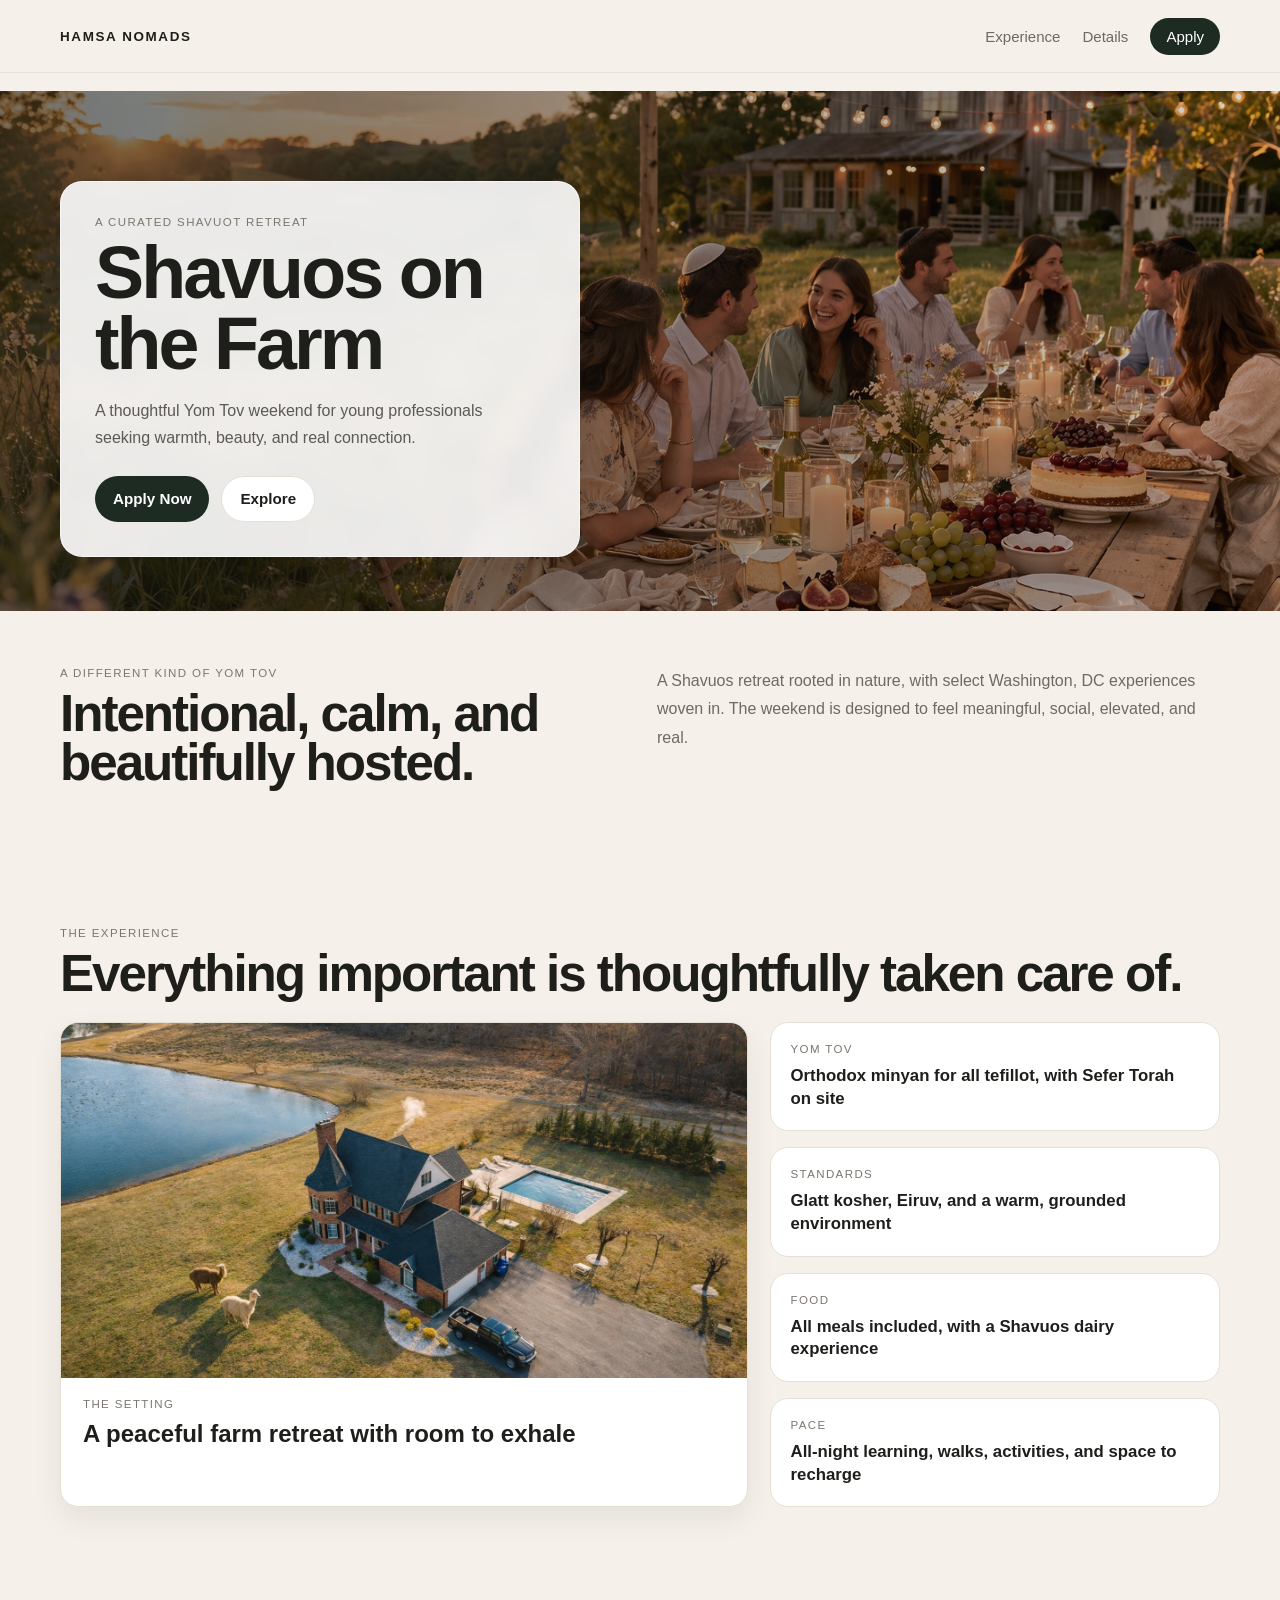
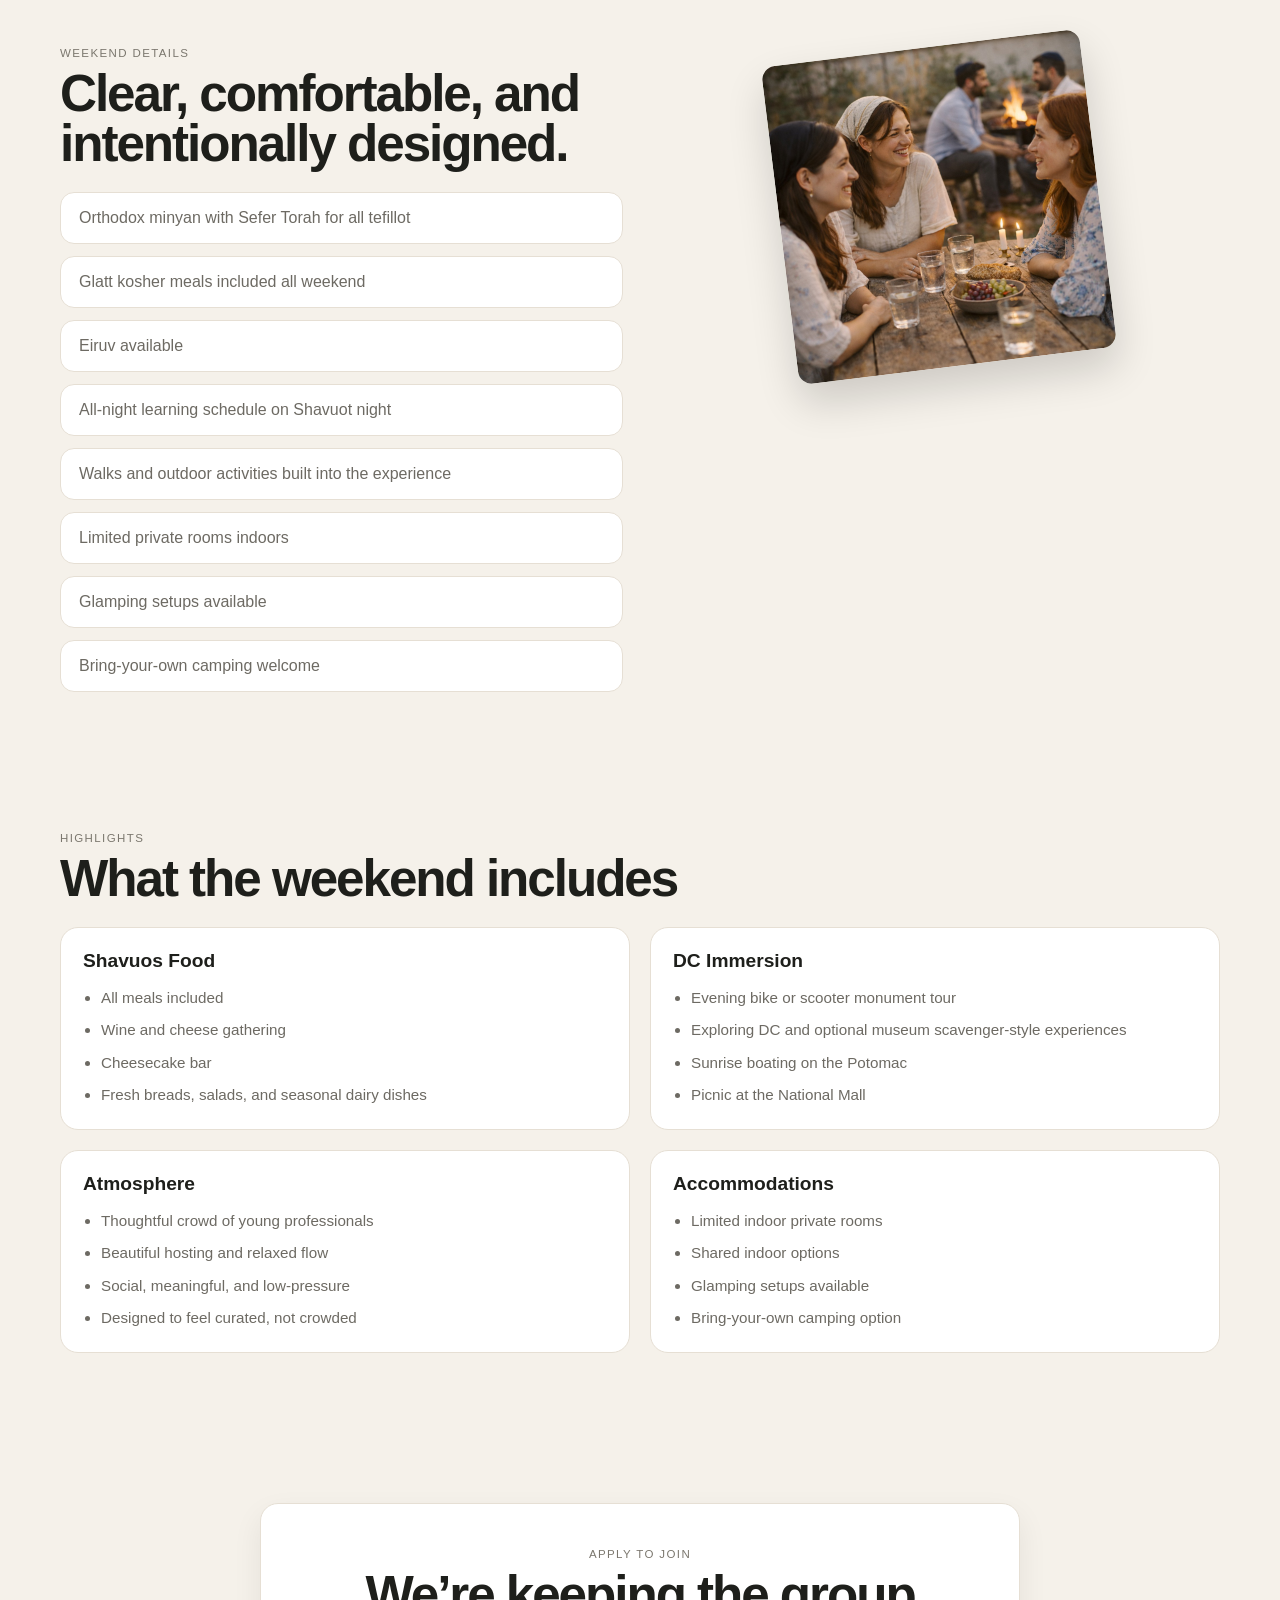
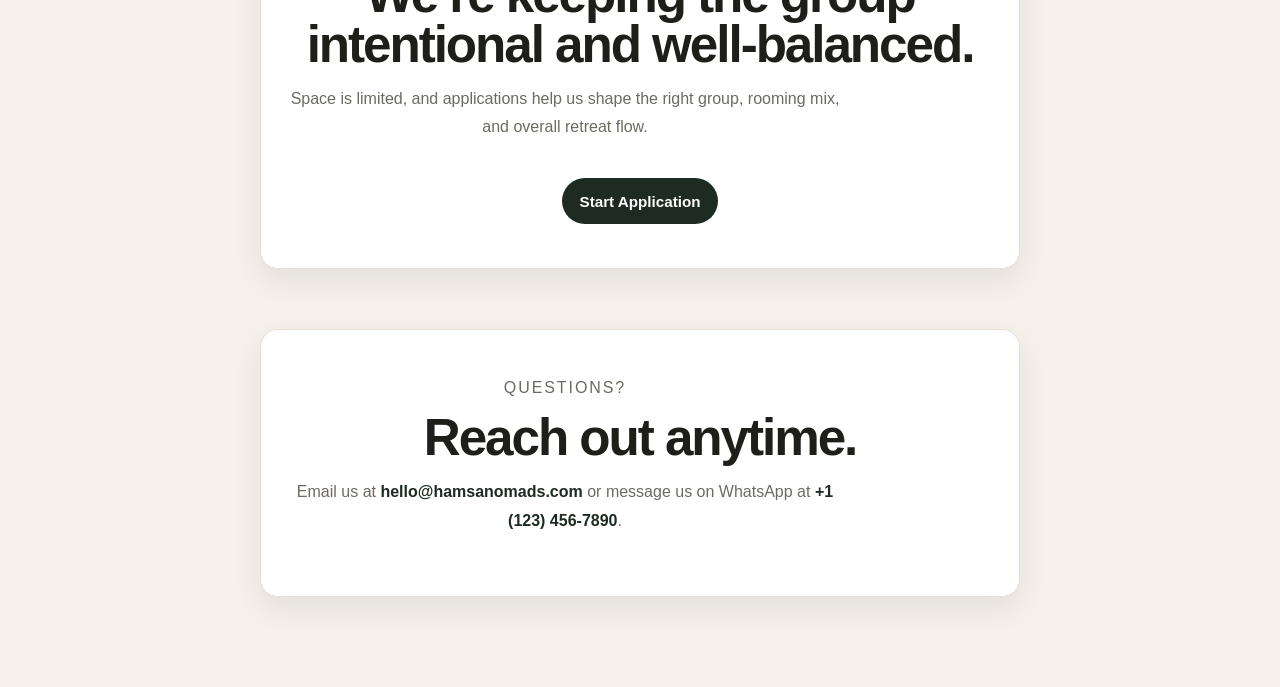
==== index.html @ e5a6fbd1 "Update index.html" ====
<!DOCTYPE html>
<html lang="en">
<head>
  <meta charset="UTF-8" />
  <meta name="viewport" content="width=device-width, initial-scale=1.0" />
  <title>Hamsa Nomads | Shavuos on the Farm</title>
  <link rel="stylesheet" href="style.css" />
</head>
<body>

  <header class="site-header">
    <div class="container nav">
      <div class="logo">HAMSA NOMADS</div>

      <nav class="menu">
        <a href="#experience">Experience</a>
        <a href="#details">Details</a>
        <a href="#apply" class="menu-btn">Apply</a>
      </nav>
    </div>
  </header>

  <main>
    <section class="hero">
      <div class="hero-media">
        <img src="images/hero.jpg" alt="Shavuot retreat setting">
        <div class="hero-overlay"></div>
      </div>

      <div class="container hero-inner">
        <div class="hero-card">
          <p class="eyebrow">A curated Shavuot retreat</p>
          <h1>Shavuos on<br>the Farm</h1>
          <p class="hero-copy">
            A thoughtful Yom Tov weekend for young professionals seeking warmth,
            beauty, and real connection.
          </p>
          <div class="hero-actions">
            <a href="https://form.typeform.com/to/YltnLubL" class="btn btn-dark" target="_blank">Apply Now</a>
            <a href="#experience" class="btn btn-light">Explore</a>
          </div>
        </div>
      </div>
    </section>

    <section class="section intro">
      <div class="container intro-grid">
        <div>
          <p class="section-label">A different kind of Yom Tov</p>
          <h2>Intentional, calm, and beautifully hosted.</h2>
        </div>
        <div class="intro-text">
          A Shavuos retreat rooted in nature, with select Washington, DC experiences woven in.
          The weekend is designed to feel meaningful, social, elevated, and real.
        </div>
      </div>
    </section>

    <section class="section" id="experience">
      <div class="container">
        <div class="section-top">
          <div>
            <p class="section-label">The experience</p>
            <h2>Everything important is thoughtfully taken care of.</h2>
          </div>
        </div>

        <div class="experience-grid-main">
          <article class="feature-large">
            <img src="images/farmhouse.jpg" alt="Farm retreat location">
            <div class="feature-large-content">
              <p class="card-label">The Setting</p>
              <h3>A peaceful farm retreat with room to exhale</h3>
            </div>
          </article>

          <div class="feature-side">
            <article class="feature-small">
              <p class="card-label">Yom Tov</p>
              <h4>Orthodox minyan for all tefillot, with Sefer Torah on site</h4>
            </article>

            <article class="feature-small">
              <p class="card-label">Standards</p>
              <h4>Glatt kosher, Eiruv, and a warm, grounded environment</h4>
            </article>

            <article class="feature-small">
              <p class="card-label">Food</p>
              <h4>All meals included, with a Shavuos dairy experience</h4>
            </article>

            <article class="feature-small">
              <p class="card-label">Pace</p>
              <h4>All-night learning, walks, activities, and space to recharge</h4>
            </article>
          </div>
        </div>
      </div>
    </section>

    <section class="section who-section" id="details">
      <div class="container who-grid">
        <div class="who-copy">
          <p class="section-label">Weekend details</p>
          <h2>Clear, comfortable, and intentionally designed.</h2>

          <div class="who-list">
            <div>Orthodox minyan with Sefer Torah for all tefillot</div>
            <div>Glatt kosher meals included all weekend</div>
            <div>Eiruv available</div>
            <div>All-night learning schedule on Shavuot night</div>
            <div>Walks and outdoor activities built into the experience</div>
            <div>Limited private rooms indoors</div>
            <div>Glamping setups available</div>
            <div>Bring-your-own camping welcome</div>
          </div>
        </div>

        <div class="who-card">
          <img src="images/community.jpg" alt="Retreat community">
        </div>
      </div>
    </section>

    <section class="section">
      <div class="container">
        <div class="section-top">
          <div>
            <p class="section-label">Highlights</p>
            <h2>What the weekend includes</h2>
          </div>
        </div>

        <div class="info-grid">
          <article class="info-card">
            <h3>Shavuos Food</h3>
            <ul>
              <li>All meals included</li>
              <li>Wine and cheese gathering</li>
              <li>Cheesecake bar</li>
              <li>Fresh breads, salads, and seasonal dairy dishes</li>
            </ul>
          </article>

          <article class="info-card">
            <h3>DC Immersion</h3>
            <ul>
              <li>Evening bike or scooter monument tour</li>
              <li>Exploring DC and optional museum scavenger-style experiences</li>
              <li>Sunrise boating on the Potomac</li>
              <li>Picnic at the National Mall</li>
            </ul>
          </article>

          <article class="info-card">
            <h3>Atmosphere</h3>
            <ul>
              <li>Thoughtful crowd of young professionals</li>
              <li>Beautiful hosting and relaxed flow</li>
              <li>Social, meaningful, and low-pressure</li>
              <li>Designed to feel curated, not crowded</li>
            </ul>
          </article>

          <article class="info-card">
            <h3>Accommodations</h3>
            <ul>
              <li>Limited indoor private rooms</li>
              <li>Shared indoor options</li>
              <li>Glamping setups available</li>
              <li>Bring-your-own camping option</li>
            </ul>
          </article>
        </div>
      </div>
    </section>

    <section class="section apply-section" id="apply">
      <div class="container">
        <div class="apply-box">
          <p class="section-label">Apply to join</p>
          <h2>We’re keeping the group intentional and well-balanced.</h2>
          <p class="apply-copy">
            Space is limited, and applications help us shape the right group, rooming mix,
            and overall retreat flow.
          </p>
          <a href="PASTE-YOUR-TYPEFORM-LINK-HERE" class="btn btn-dark" target="_blank">Start Application</a>
        </div>
      </div>
    </section>

    <section class="section contact-section">
      <div class="container">
        <div class="contact-box">
          <p class="section-label">Questions?</p>
          <h2>Reach out anytime.</h2>
          <p>
            Email us at
            <a href="mailto:hello@hamsanomads.com">hello@hamsanomads.com</a>
            or message us on WhatsApp at
            <a href="https://wa.me/11234567890" target="_blank">+1 (123) 456-7890</a>.
          </p>
        </div>
      </div>
    </section>
  </main>

</body>
</html>
---- style.css ----
:root {
  --bg: #f5f1ea;
  --surface: #ffffff;
  --surface-soft: #ece7de;
  --text: #1e1f1b;
  --muted: #6d6a63;
  --dark: #1d2b22;
  --dark-2: #2b3a30;
  --border: #e6dfd4;
  --shadow: 0 12px 30px rgba(0, 0, 0, 0.07);
  --radius: 18px;
  --container: 1160px;
}

* {
  box-sizing: border-box;
}

html {
  scroll-behavior: smooth;
}

body {
  margin: 0;
  background: var(--bg);
  color: var(--text);
  font-family: Inter, Arial, sans-serif;
}

img {
  display: block;
  width: 100%;
}

a {
  text-decoration: none;
  color: inherit;
}

.container {
  width: min(var(--container), calc(100% - 32px));
  margin: 0 auto;
}

.site-header {
  position: sticky;
  top: 0;
  z-index: 20;
  background: rgba(245, 241, 234, 0.9);
  backdrop-filter: blur(10px);
  border-bottom: 1px solid rgba(230, 223, 212, 0.8);
}

.nav {
  height: 72px;
  display: flex;
  align-items: center;
  justify-content: space-between;
}

.logo {
  font-size: 0.84rem;
  font-weight: 700;
  letter-spacing: 0.12em;
}

.menu {
  display: flex;
  align-items: center;
  gap: 22px;
}

.menu a {
  font-size: 0.94rem;
  color: var(--muted);
}

.menu a:hover {
  color: var(--text);
}

.menu-btn {
  padding: 10px 16px;
  border-radius: 999px;
  background: var(--dark);
  color: #fff !important;
}

.hero {
  padding: 18px 0 0;
}

.hero-inner {
  position: relative;
  margin-top: -430px;
  padding-bottom: 40px;
}

.hero-media {
  position: relative;
  height: 520px;
  overflow: hidden;
}

.hero-media img {
  height: 100%;
  object-fit: cover;
}

.hero-overlay {
  position: absolute;
  inset: 0;
  background:
    linear-gradient(to right, rgba(20, 24, 21, 0.55), rgba(20, 24, 21, 0.10)),
    linear-gradient(to top, rgba(0,0,0,0.18), rgba(0,0,0,0.06));
}

.hero-card {
  width: min(520px, 100%);
  background: rgba(255,255,255,0.9);
  backdrop-filter: blur(8px);
  border: 1px solid rgba(255,255,255,0.6);
  border-radius: 22px;
  box-shadow: 0 18px 40px rgba(0,0,0,0.12);
  padding: 34px;
}

.eyebrow,
.section-label,
.card-label {
  margin: 0 0 10px;
  text-transform: uppercase;
  letter-spacing: 0.12em;
  font-size: 0.72rem;
  color: #7b776e;
}

.hero-card h1,
.intro h2,
.who-section h2,
.section-top h2,
.apply-box h2,
.contact-box h2 {
  margin: 0;
  line-height: 0.96;
  letter-spacing: -0.04em;
}

.hero-card h1 {
  font-size: clamp(2.8rem, 6vw, 4.6rem);
}

.hero-copy {
  margin: 18px 0 0;
  color: #5c5a54;
  line-height: 1.7;
  font-size: 1rem;
  max-width: 420px;
}

.hero-actions {
  display: flex;
  gap: 12px;
  margin-top: 24px;
  flex-wrap: wrap;
}

.btn {
  display: inline-flex;
  align-items: center;
  justify-content: center;
  min-height: 46px;
  padding: 12px 18px;
  border-radius: 999px;
  font-weight: 600;
  font-size: 0.95rem;
}

.btn-dark {
  background: var(--dark);
  color: #fff;
}

.btn-light {
  background: #fff;
  color: var(--text);
  border: 1px solid var(--border);
}

.section {
  padding: 70px 0;
}

.intro-grid,
.who-grid {
  display: grid;
  grid-template-columns: 1fr 1fr;
  gap: 34px;
  align-items: start;
}

.intro h2,
.who-section h2,
.section-top h2,
.apply-box h2,
.contact-box h2 {
  font-size: clamp(2rem, 4vw, 3.25rem);
}

.intro-text,
.apply-copy,
.contact-box p {
  color: var(--muted);
  line-height: 1.8;
  font-size: 1rem;
  max-width: 560px;
}

.section-top {
  margin-bottom: 24px;
}

.experience-grid-main {
  display: grid;
  grid-template-columns: 1.45fr 0.95fr;
  gap: 22px;
}

.feature-large,
.feature-small,
.info-card,
.apply-box,
.contact-box {
  background: var(--surface);
  border: 1px solid var(--border);
  border-radius: var(--radius);
}

.feature-large {
  overflow: hidden;
  box-shadow: var(--shadow);
}

.feature-large img {
  height: 355px;
  object-fit: cover;
}

.feature-large-content {
  padding: 20px 22px 24px;
}

.feature-large-content h3 {
  margin: 0;
  font-size: 1.5rem;
  line-height: 1.15;
}

.feature-side {
  display: grid;
  gap: 16px;
}

.feature-small {
  min-height: 100px;
  padding: 20px;
  display: flex;
  flex-direction: column;
  justify-content: center;
}

.feature-small h4 {
  margin: 0;
  font-size: 1.05rem;
  line-height: 1.35;
}

.who-list {
  display: grid;
  gap: 12px;
  margin-top: 24px;
}

.who-list div {
  background: var(--surface);
  border: 1px solid var(--border);
  border-radius: 14px;
  padding: 16px 18px;
  color: var(--muted);
}

.who-card {
  display: flex;
  justify-content: center;
  align-items: center;
}

.who-card img {
  max-width: 320px;
  border-radius: 14px;
  box-shadow: 0 20px 40px rgba(0,0,0,0.16);
  transform: rotate(-7deg);
}

.info-grid {
  display: grid;
  grid-template-columns: 1fr 1fr;
  gap: 20px;
}

.info-card {
  padding: 22px;
}

.info-card h3 {
  margin: 0 0 14px;
  font-size: 1.2rem;
}

.info-card ul {
  margin: 0;
  padding-left: 18px;
  display: grid;
  gap: 8px;
}

.info-card li {
  font-size: 0.95rem;
  color: var(--muted);
  line-height: 1.6;
}

.apply-section {
  padding-top: 80px;
  padding-bottom: 40px;
}

.apply-box,
.contact-box {
  text-align: center;
  padding: 44px 24px;
  box-shadow: var(--shadow);
  max-width: 760px;
  margin: 0 auto;
}

.apply-box .btn {
  margin-top: 20px;
}

.contact-section {
  padding-top: 20px;
  padding-bottom: 90px;
}

.contact-box a {
  color: var(--dark);
  font-weight: 600;
}

@media (max-width: 980px) {
  .hero-media {
    height: 430px;
  }

  .hero-inner {
    margin-top: -350px;
  }

  .intro-grid,
  .who-grid,
  .experience-grid-main,
  .info-grid {
    grid-template-columns: 1fr;
  }

  .who-card {
    justify-content: flex-start;
  }

  .menu {
    gap: 14px;
  }

  .menu a {
    font-size: 0.88rem;
  }
}

@media (max-width: 680px) {
  .nav {
    height: auto;
    padding: 14px 0;
    flex-direction: column;
    align-items: flex-start;
    gap: 12px;
  }

  .menu {
    width: 100%;
    flex-wrap: wrap;
  }

  .hero-media {
    height: 360px;
  }

  .hero-inner {
    margin-top: -250px;
  }

  .hero-card {
    padding: 24px;
  }

  .section {
    padding: 56px 0;
  }

  .btn {
    width: 100%;
  }

  .hero-actions {
    flex-direction: column;
  }

  .who-card img {
    max-width: 250px;
  }
}
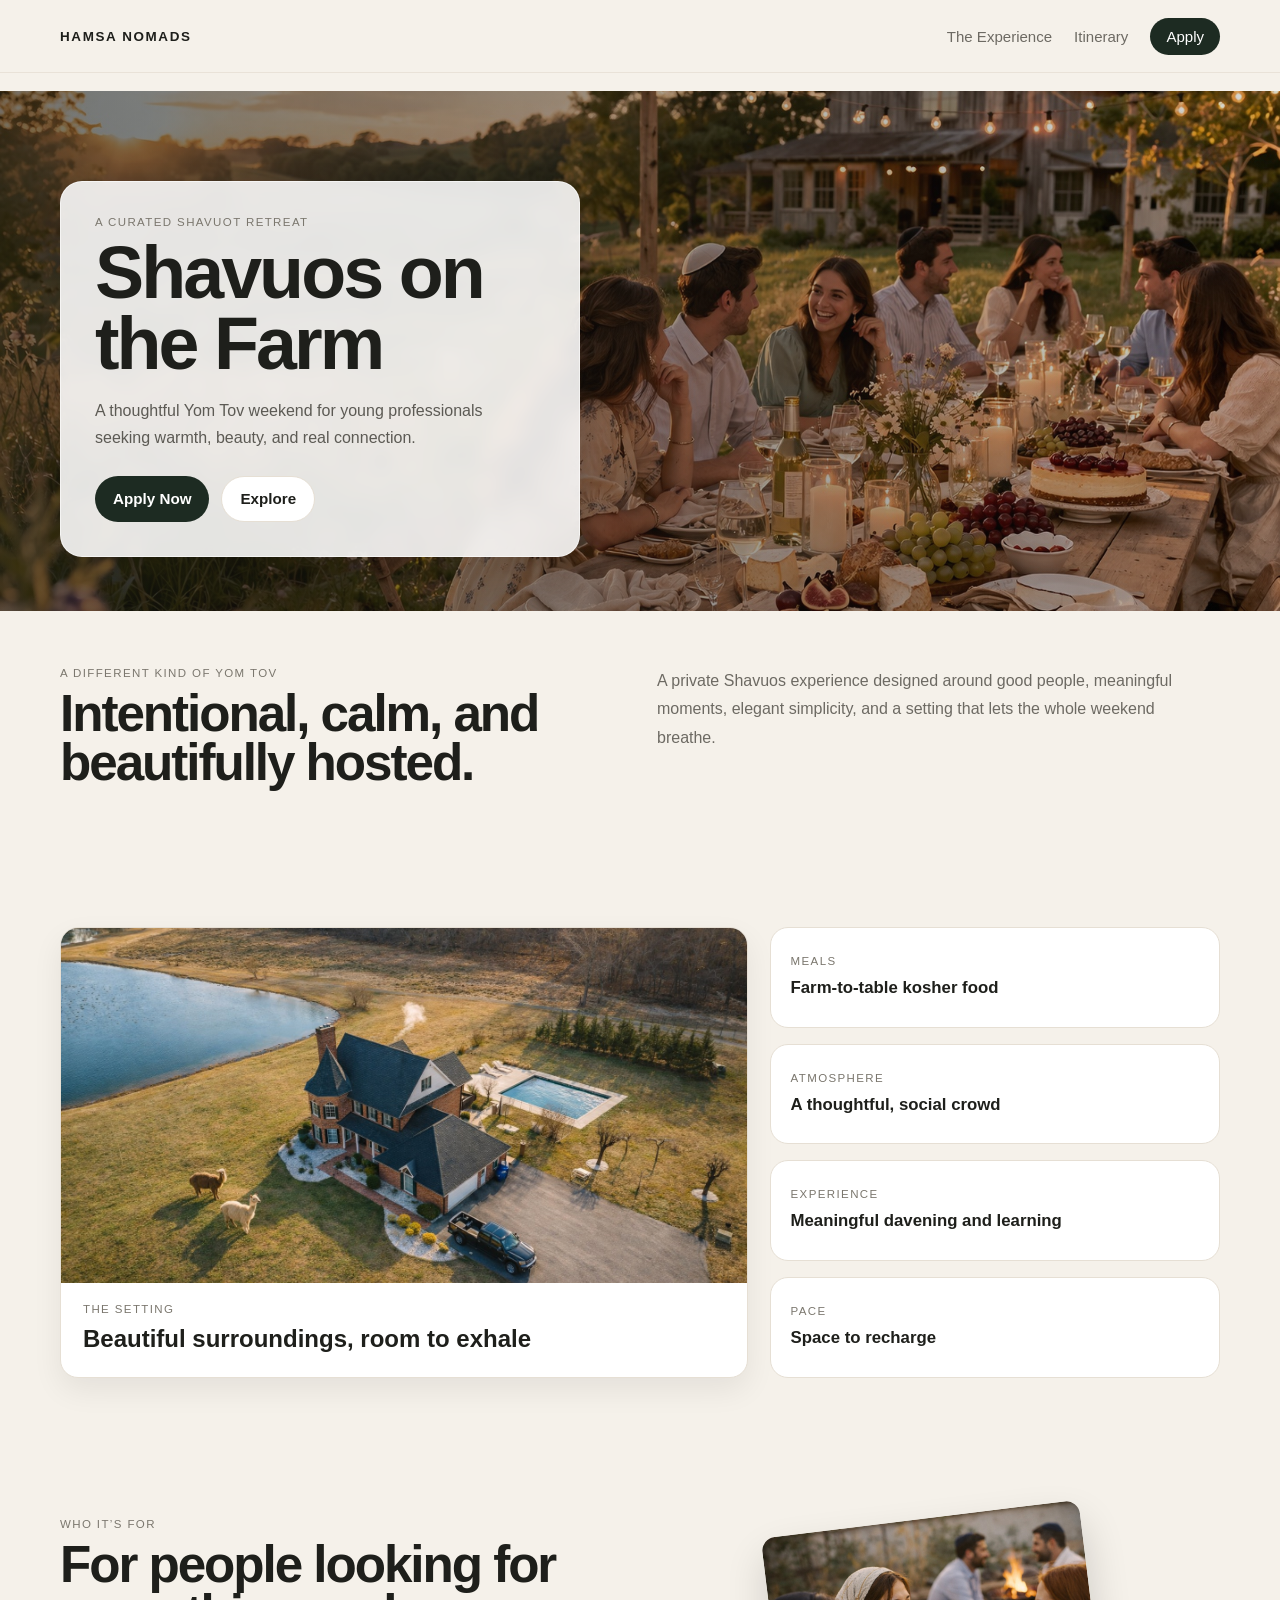
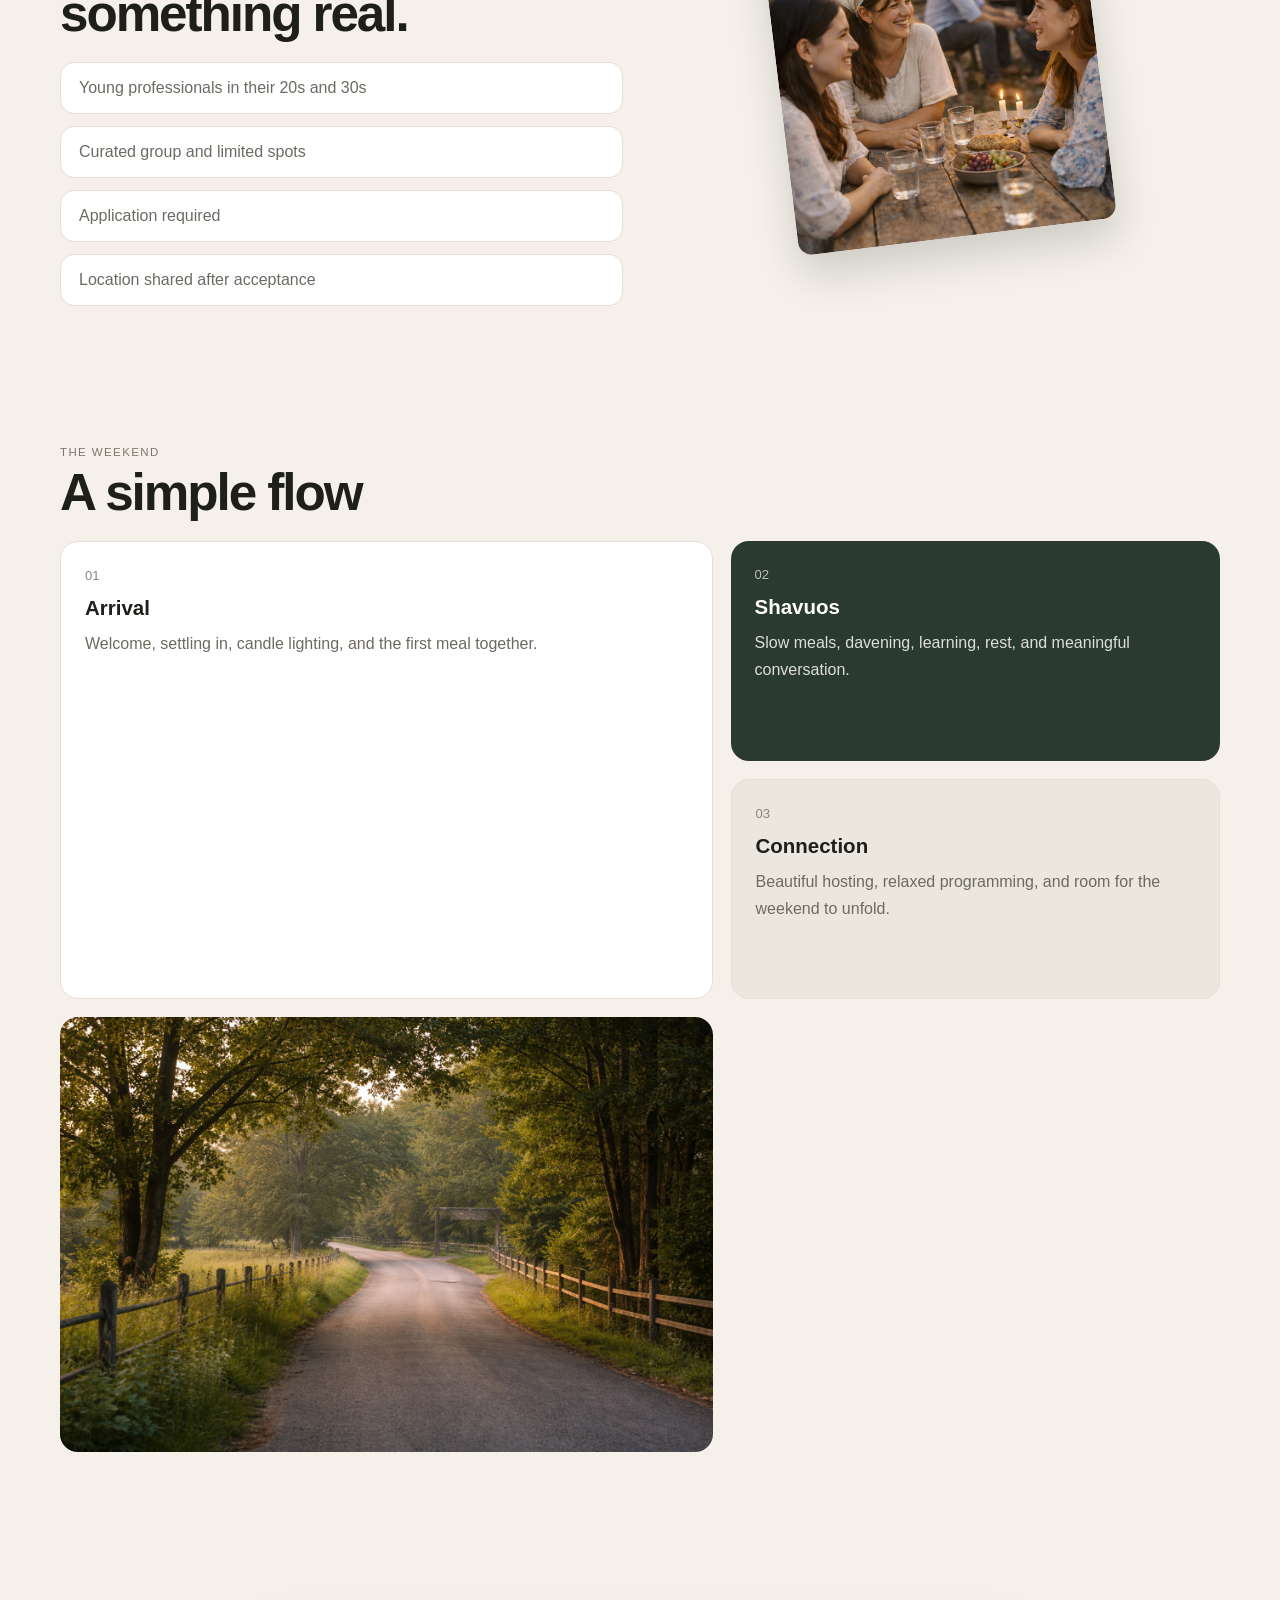
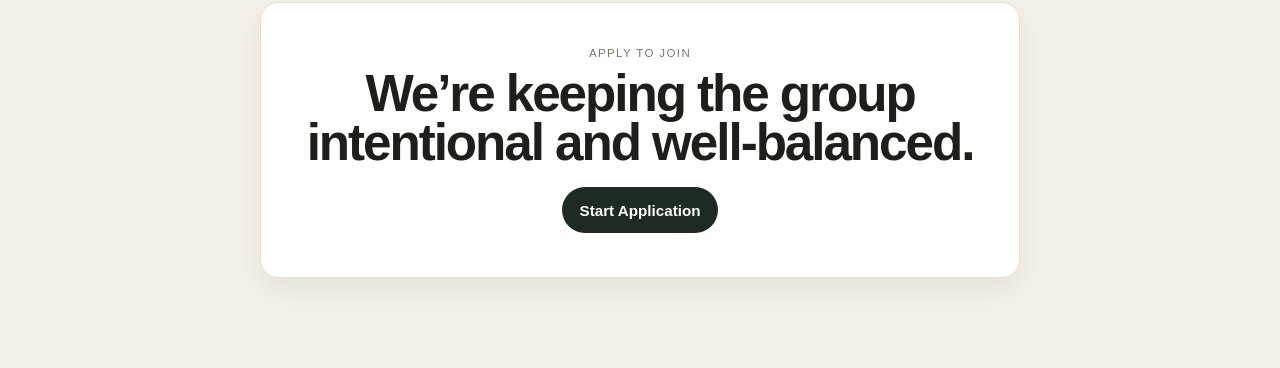
==== commit 185e762f: "Update index.html" ====
--- a/index.html
+++ b/index.html
@@ -13,8 +13,8 @@
       <div class="logo">HAMSA NOMADS</div>
 
       <nav class="menu">
-        <a href="#experience">Experience</a>
-        <a href="#details">Details</a>
+        <a href="#experience">The Experience</a>
+        <a href="#schedule">Itinerary</a>
         <a href="#apply" class="menu-btn">Apply</a>
       </nav>
     </div>
@@ -36,7 +36,7 @@
             beauty, and real connection.
           </p>
           <div class="hero-actions">
-            <a href="https://form.typeform.com/to/YltnLubL" class="btn btn-dark" target="_blank">Apply Now</a>
+            <a href="#apply" class="btn btn-dark">Apply Now</a>
             <a href="#experience" class="btn btn-light">Explore</a>
           </div>
         </div>
@@ -50,127 +50,96 @@
           <h2>Intentional, calm, and beautifully hosted.</h2>
         </div>
         <div class="intro-text">
-          A Shavuos retreat rooted in nature, with select Washington, DC experiences woven in.
-          The weekend is designed to feel meaningful, social, elevated, and real.
+          A private Shavuos experience designed around good people, meaningful moments,
+          elegant simplicity, and a setting that lets the whole weekend breathe.
         </div>
       </div>
     </section>
 
     <section class="section" id="experience">
-      <div class="container">
-        <div class="section-top">
-          <div>
-            <p class="section-label">The experience</p>
-            <h2>Everything important is thoughtfully taken care of.</h2>
+      <div class="container experience-grid">
+        <article class="feature-large">
+          <img src="images/farmhouse.jpg" alt="Farm retreat location">
+          <div class="feature-large-content">
+            <p class="card-label">The Setting</p>
+            <h3>Beautiful surroundings, room to exhale</h3>
           </div>
-        </div>
+        </article>
 
-        <div class="experience-grid-main">
-          <article class="feature-large">
-            <img src="images/farmhouse.jpg" alt="Farm retreat location">
-            <div class="feature-large-content">
-              <p class="card-label">The Setting</p>
-              <h3>A peaceful farm retreat with room to exhale</h3>
-            </div>
+        <div class="feature-side">
+          <article class="feature-small">
+            <p class="card-label">Meals</p>
+            <h4>Farm-to-table kosher food</h4>
           </article>
 
-          <div class="feature-side">
-            <article class="feature-small">
-              <p class="card-label">Yom Tov</p>
-              <h4>Orthodox minyan for all tefillot, with Sefer Torah on site</h4>
-            </article>
+          <article class="feature-small">
+            <p class="card-label">Atmosphere</p>
+            <h4>A thoughtful, social crowd</h4>
+          </article>
 
-            <article class="feature-small">
-              <p class="card-label">Standards</p>
-              <h4>Glatt kosher, Eiruv, and a warm, grounded environment</h4>
-            </article>
+          <article class="feature-small">
+            <p class="card-label">Experience</p>
+            <h4>Meaningful davening and learning</h4>
+          </article>
 
-            <article class="feature-small">
-              <p class="card-label">Food</p>
-              <h4>All meals included, with a Shavuos dairy experience</h4>
-            </article>
-
-            <article class="feature-small">
-              <p class="card-label">Pace</p>
-              <h4>All-night learning, walks, activities, and space to recharge</h4>
-            </article>
-          </div>
+          <article class="feature-small">
+            <p class="card-label">Pace</p>
+            <h4>Space to recharge</h4>
+          </article>
         </div>
       </div>
     </section>
 
-    <section class="section who-section" id="details">
+    <section class="section who-section">
       <div class="container who-grid">
         <div class="who-copy">
-          <p class="section-label">Weekend details</p>
-          <h2>Clear, comfortable, and intentionally designed.</h2>
+          <p class="section-label">Who it’s for</p>
+          <h2>For people looking for something real.</h2>
 
           <div class="who-list">
-            <div>Orthodox minyan with Sefer Torah for all tefillot</div>
-            <div>Glatt kosher meals included all weekend</div>
-            <div>Eiruv available</div>
-            <div>All-night learning schedule on Shavuot night</div>
-            <div>Walks and outdoor activities built into the experience</div>
-            <div>Limited private rooms indoors</div>
-            <div>Glamping setups available</div>
-            <div>Bring-your-own camping welcome</div>
+            <div>Young professionals in their 20s and 30s</div>
+            <div>Curated group and limited spots</div>
+            <div>Application required</div>
+            <div>Location shared after acceptance</div>
           </div>
         </div>
 
         <div class="who-card">
-          <img src="images/community.jpg" alt="Retreat community">
+          <img src="images/community.jpg" alt="Community card">
         </div>
       </div>
     </section>
 
-    <section class="section">
+    <section class="section" id="schedule">
       <div class="container">
         <div class="section-top">
           <div>
-            <p class="section-label">Highlights</p>
-            <h2>What the weekend includes</h2>
+            <p class="section-label">The weekend</p>
+            <h2>A simple flow</h2>
           </div>
         </div>
 
-        <div class="info-grid">
-          <article class="info-card">
-            <h3>Shavuos Food</h3>
-            <ul>
-              <li>All meals included</li>
-              <li>Wine and cheese gathering</li>
-              <li>Cheesecake bar</li>
-              <li>Fresh breads, salads, and seasonal dairy dishes</li>
-            </ul>
+        <div class="schedule-grid">
+          <article class="schedule-card large">
+            <span class="number">01</span>
+            <h3>Arrival</h3>
+            <p>Welcome, settling in, candle lighting, and the first meal together.</p>
           </article>
 
-          <article class="info-card">
-            <h3>DC Immersion</h3>
-            <ul>
-              <li>Evening bike or scooter monument tour</li>
-              <li>Exploring DC and optional museum scavenger-style experiences</li>
-              <li>Sunrise boating on the Potomac</li>
-              <li>Picnic at the National Mall</li>
-            </ul>
+          <article class="schedule-card dark">
+            <span class="number">02</span>
+            <h3>Shavuos</h3>
+            <p>Slow meals, davening, learning, rest, and meaningful conversation.</p>
           </article>
 
-          <article class="info-card">
-            <h3>Atmosphere</h3>
-            <ul>
-              <li>Thoughtful crowd of young professionals</li>
-              <li>Beautiful hosting and relaxed flow</li>
-              <li>Social, meaningful, and low-pressure</li>
-              <li>Designed to feel curated, not crowded</li>
-            </ul>
+          <article class="schedule-card light">
+            <span class="number">03</span>
+            <h3>Connection</h3>
+            <p>Beautiful hosting, relaxed programming, and room for the weekend to unfold.</p>
           </article>
 
-          <article class="info-card">
-            <h3>Accommodations</h3>
-            <ul>
-              <li>Limited indoor private rooms</li>
-              <li>Shared indoor options</li>
-              <li>Glamping setups available</li>
-              <li>Bring-your-own camping option</li>
-            </ul>
+          <article class="schedule-image">
+            <img src="images/road.jpg" alt="Travel logistics">
           </article>
         </div>
       </div>
@@ -181,26 +150,7 @@
         <div class="apply-box">
           <p class="section-label">Apply to join</p>
           <h2>We’re keeping the group intentional and well-balanced.</h2>
-          <p class="apply-copy">
-            Space is limited, and applications help us shape the right group, rooming mix,
-            and overall retreat flow.
-          </p>
-          <a href="PASTE-YOUR-TYPEFORM-LINK-HERE" class="btn btn-dark" target="_blank">Start Application</a>
-        </div>
-      </div>
-    </section>
-
-    <section class="section contact-section">
-      <div class="container">
-        <div class="contact-box">
-          <p class="section-label">Questions?</p>
-          <h2>Reach out anytime.</h2>
-          <p>
-            Email us at
-            <a href="mailto:hello@hamsanomads.com">hello@hamsanomads.com</a>
-            or message us on WhatsApp at
-            <a href="https://wa.me/11234567890" target="_blank">+1 (123) 456-7890</a>.
-          </p>
+          <a href="PASTE-YOUR-TYPEFORM-LINK-HERE" class="btn btn-dark">Start Application</a>
         </div>
       </div>
     </section>
--- a/style.css
+++ b/style.css
@@ -46,7 +46,7 @@
   position: sticky;
   top: 0;
   z-index: 20;
-  background: rgba(245, 241, 234, 0.9);
+  background: rgba(245, 241, 234, 0.88);
   backdrop-filter: blur(10px);
   border-bottom: 1px solid rgba(230, 223, 212, 0.8);
 }
@@ -117,7 +117,7 @@
 
 .hero-card {
   width: min(520px, 100%);
-  background: rgba(255,255,255,0.9);
+  background: rgba(255,255,255,0.88);
   backdrop-filter: blur(8px);
   border: 1px solid rgba(255,255,255,0.6);
   border-radius: 22px;
@@ -139,8 +139,7 @@
 .intro h2,
 .who-section h2,
 .section-top h2,
-.apply-box h2,
-.contact-box h2 {
+.apply-box h2 {
   margin: 0;
   line-height: 0.96;
   letter-spacing: -0.04em;
@@ -202,25 +201,18 @@
 .intro h2,
 .who-section h2,
 .section-top h2,
-.apply-box h2,
-.contact-box h2 {
+.apply-box h2 {
   font-size: clamp(2rem, 4vw, 3.25rem);
 }
 
-.intro-text,
-.apply-copy,
-.contact-box p {
+.intro-text {
   color: var(--muted);
   line-height: 1.8;
   font-size: 1rem;
-  max-width: 560px;
-}
-
-.section-top {
-  margin-bottom: 24px;
-}
-
-.experience-grid-main {
+  max-width: 520px;
+}
+
+.experience-grid {
   display: grid;
   grid-template-columns: 1.45fr 0.95fr;
   gap: 22px;
@@ -228,9 +220,8 @@
 
 .feature-large,
 .feature-small,
-.info-card,
-.apply-box,
-.contact-box {
+.schedule-card,
+.apply-box {
   background: var(--surface);
   border: 1px solid var(--border);
   border-radius: var(--radius);
@@ -302,41 +293,77 @@
   transform: rotate(-7deg);
 }
 
-.info-grid {
+.section-top {
+  margin-bottom: 24px;
+}
+
+.schedule-grid {
   display: grid;
-  grid-template-columns: 1fr 1fr;
-  gap: 20px;
-}
-
-.info-card {
-  padding: 22px;
-}
-
-.info-card h3 {
-  margin: 0 0 14px;
-  font-size: 1.2rem;
-}
-
-.info-card ul {
+  grid-template-columns: 1.2fr 0.9fr;
+  gap: 18px;
+}
+
+.schedule-card,
+.schedule-image {
+  min-height: 220px;
+  border-radius: var(--radius);
+  overflow: hidden;
+}
+
+.schedule-card {
+  padding: 24px;
+}
+
+.schedule-card.large {
+  grid-row: span 2;
+}
+
+.schedule-card.dark {
+  background: var(--dark-2);
+  color: #fff;
+  border: none;
+}
+
+.schedule-card.light {
+  background: var(--surface-soft);
+}
+
+.schedule-card h3 {
+  margin: 12px 0 10px;
+  font-size: 1.28rem;
+}
+
+.schedule-card p {
   margin: 0;
-  padding-left: 18px;
-  display: grid;
-  gap: 8px;
-}
-
-.info-card li {
-  font-size: 0.95rem;
+  line-height: 1.7;
   color: var(--muted);
-  line-height: 1.6;
+}
+
+.schedule-card.dark p {
+  color: rgba(255,255,255,0.84);
+}
+
+.number {
+  font-size: 0.82rem;
+  color: #8a867f;
+}
+
+.schedule-card.dark .number {
+  color: rgba(255,255,255,0.68);
+}
+
+.schedule-image img {
+  height: 100%;
+  min-height: 220px;
+  object-fit: cover;
 }
 
 .apply-section {
   padding-top: 80px;
-  padding-bottom: 40px;
-}
-
-.apply-box,
-.contact-box {
+  padding-bottom: 90px;
+}
+
+.apply-box {
   text-align: center;
   padding: 44px 24px;
   box-shadow: var(--shadow);
@@ -348,16 +375,6 @@
   margin-top: 20px;
 }
 
-.contact-section {
-  padding-top: 20px;
-  padding-bottom: 90px;
-}
-
-.contact-box a {
-  color: var(--dark);
-  font-weight: 600;
-}
-
 @media (max-width: 980px) {
   .hero-media {
     height: 430px;
@@ -369,8 +386,8 @@
 
   .intro-grid,
   .who-grid,
-  .experience-grid-main,
-  .info-grid {
+  .experience-grid,
+  .schedule-grid {
     grid-template-columns: 1fr;
   }
 
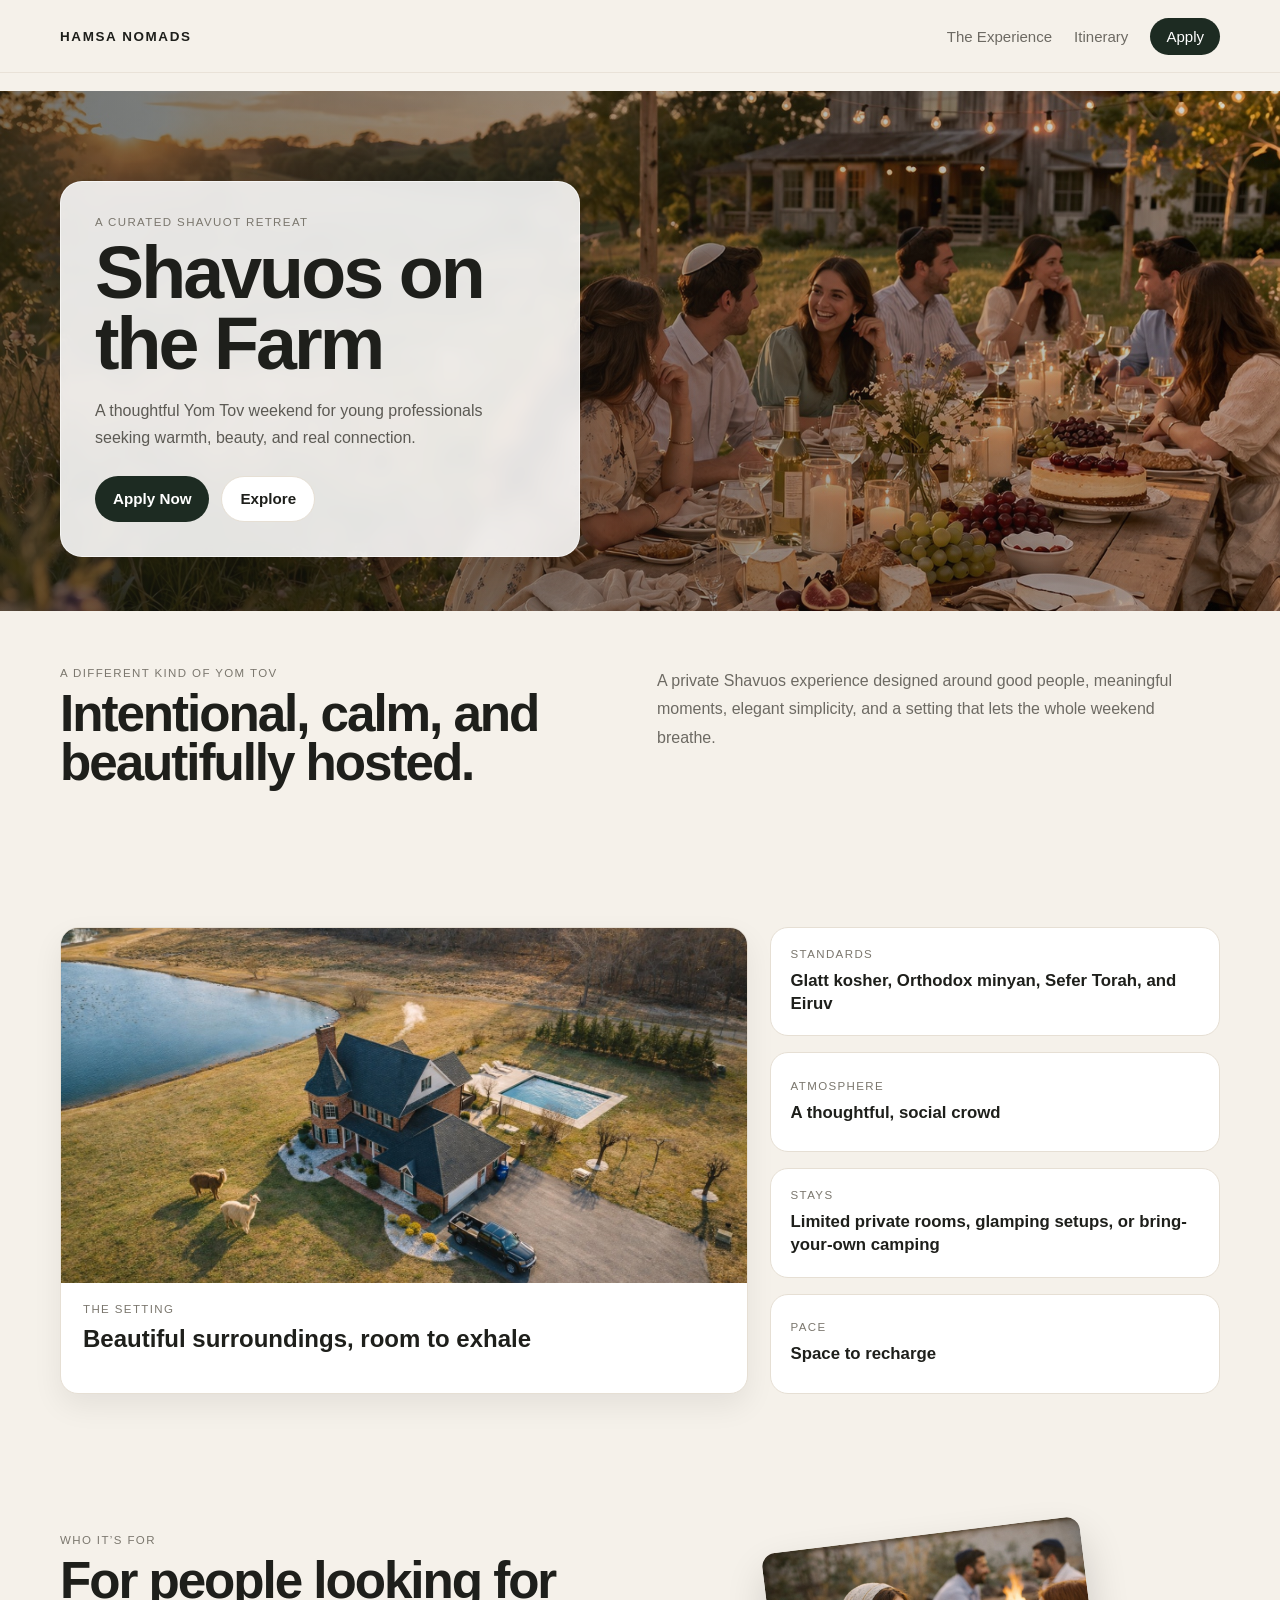
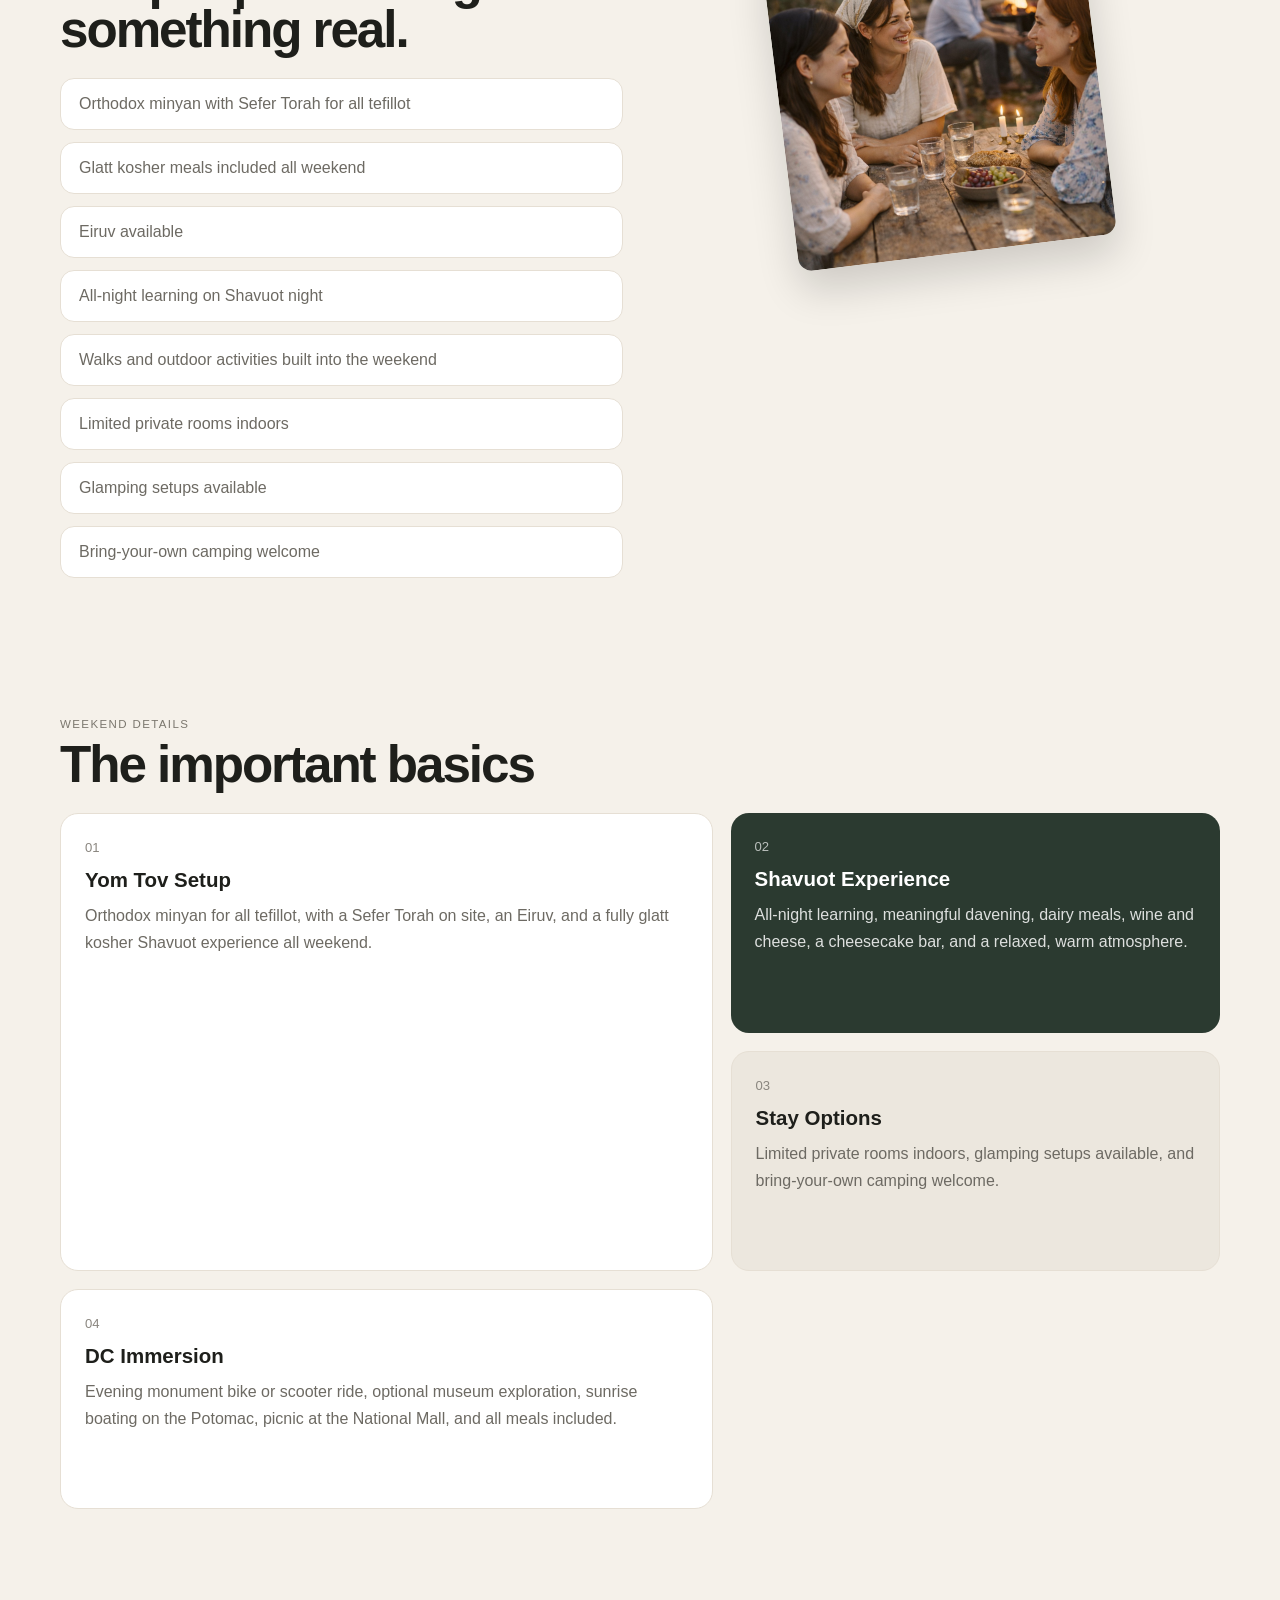
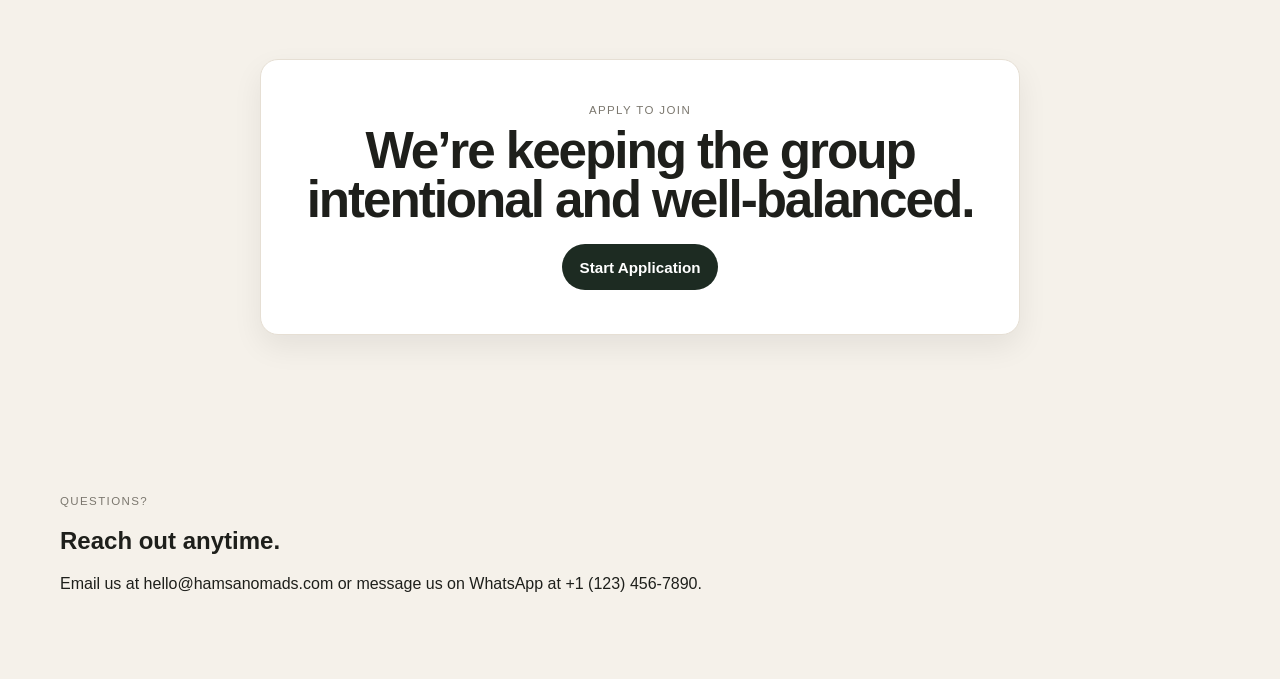
==== commit b7f09769: "Update index.html" ====
--- a/index.html
+++ b/index.html
@@ -67,9 +67,9 @@
         </article>
 
         <div class="feature-side">
-          <article class="feature-small">
-            <p class="card-label">Meals</p>
-            <h4>Farm-to-table kosher food</h4>
+         <article class="feature-small">
+            <p class="card-label">Standards</p>
+            <h4>Glatt kosher, Orthodox minyan, Sefer Torah, and Eiruv</h4>
           </article>
 
           <article class="feature-small">
@@ -78,8 +78,8 @@
           </article>
 
           <article class="feature-small">
-            <p class="card-label">Experience</p>
-            <h4>Meaningful davening and learning</h4>
+            <p class="card-label">Stays</p>
+            <h4>Limited private rooms, glamping setups, or bring-your-own camping</h4>
           </article>
 
           <article class="feature-small">
@@ -97,11 +97,15 @@
           <h2>For people looking for something real.</h2>
 
           <div class="who-list">
-            <div>Young professionals in their 20s and 30s</div>
-            <div>Curated group and limited spots</div>
-            <div>Application required</div>
-            <div>Location shared after acceptance</div>
-          </div>
+  <div>Orthodox minyan with Sefer Torah for all tefillot</div>
+  <div>Glatt kosher meals included all weekend</div>
+  <div>Eiruv available</div>
+  <div>All-night learning on Shavuot night</div>
+  <div>Walks and outdoor activities built into the weekend</div>
+  <div>Limited private rooms indoors</div>
+  <div>Glamping setups available</div>
+  <div>Bring-your-own camping welcome</div>
+</div>
         </div>
 
         <div class="who-card">
@@ -110,50 +114,82 @@
       </div>
     </section>
 
-    <section class="section" id="schedule">
-      <div class="container">
-        <div class="section-top">
-          <div>
-            <p class="section-label">The weekend</p>
-            <h2>A simple flow</h2>
-          </div>
-        </div>
+   <section class="section" id="schedule">
+  <div class="container">
+    <div class="section-top">
+      <div>
+        <p class="section-label">Weekend Details</p>
+        <h2>The important basics</h2>
+      </div>
+    </div>
 
-        <div class="schedule-grid">
-          <article class="schedule-card large">
-            <span class="number">01</span>
-            <h3>Arrival</h3>
-            <p>Welcome, settling in, candle lighting, and the first meal together.</p>
-          </article>
+    <div class="schedule-grid">
+      <article class="schedule-card large">
+        <span class="number">01</span>
+        <h3>Yom Tov Setup</h3>
+        <p>
+          Orthodox minyan for all tefillot, with a Sefer Torah on site, an Eiruv,
+          and a fully glatt kosher Shavuot experience all weekend.
+        </p>
+      </article>
 
-          <article class="schedule-card dark">
-            <span class="number">02</span>
-            <h3>Shavuos</h3>
-            <p>Slow meals, davening, learning, rest, and meaningful conversation.</p>
-          </article>
+      <article class="schedule-card dark">
+        <span class="number">02</span>
+        <h3>Shavuot Experience</h3>
+        <p>
+          All-night learning, meaningful davening, dairy meals, wine and cheese,
+          a cheesecake bar, and a relaxed, warm atmosphere.
+        </p>
+      </article>
 
-          <article class="schedule-card light">
-            <span class="number">03</span>
-            <h3>Connection</h3>
-            <p>Beautiful hosting, relaxed programming, and room for the weekend to unfold.</p>
-          </article>
+      <article class="schedule-card light">
+        <span class="number">03</span>
+        <h3>Stay Options</h3>
+        <p>
+          Limited private rooms indoors, glamping setups available,
+          and bring-your-own camping welcome.
+        </p>
+      </article>
 
-          <article class="schedule-image">
-            <img src="images/road.jpg" alt="Travel logistics">
-          </article>
-        </div>
-      </div>
-    </section>
+      <article class="schedule-card">
+        <span class="number">04</span>
+        <h3>DC Immersion</h3>
+        <p>
+          Evening monument bike or scooter ride, optional museum exploration,
+          sunrise boating on the Potomac, picnic at the National Mall,
+          and all meals included.
+        </p>
+      </article>
+    </div>
+  </div>
+</section>
+    
 
     <section class="section apply-section" id="apply">
       <div class="container">
         <div class="apply-box">
           <p class="section-label">Apply to join</p>
           <h2>We’re keeping the group intentional and well-balanced.</h2>
-          <a href="PASTE-YOUR-TYPEFORM-LINK-HERE" class="btn btn-dark">Start Application</a>
+          <a href="https://form.typeform.com/to/YltnLubL" class="btn btn-dark">Start Application</a>
         </div>
       </div>
     </section>
+
+    <section class="section contact-section">
+  <div class="container">
+    <div class="contact-box">
+      <p class="section-label">Questions?</p>
+      <h2>Reach out anytime.</h2>
+      <p>
+        Email us at
+        <a href="mailto:hello@hamsanomads.com">hello@hamsanomads.com</a>
+        or message us on WhatsApp at
+        <a href="https://wa.me/11234567890" target="_blank">+1 (123) 456-7890</a>.
+      </p>
+    </div>
+  </div>
+</section>
+    
   </main>
 
 </body>
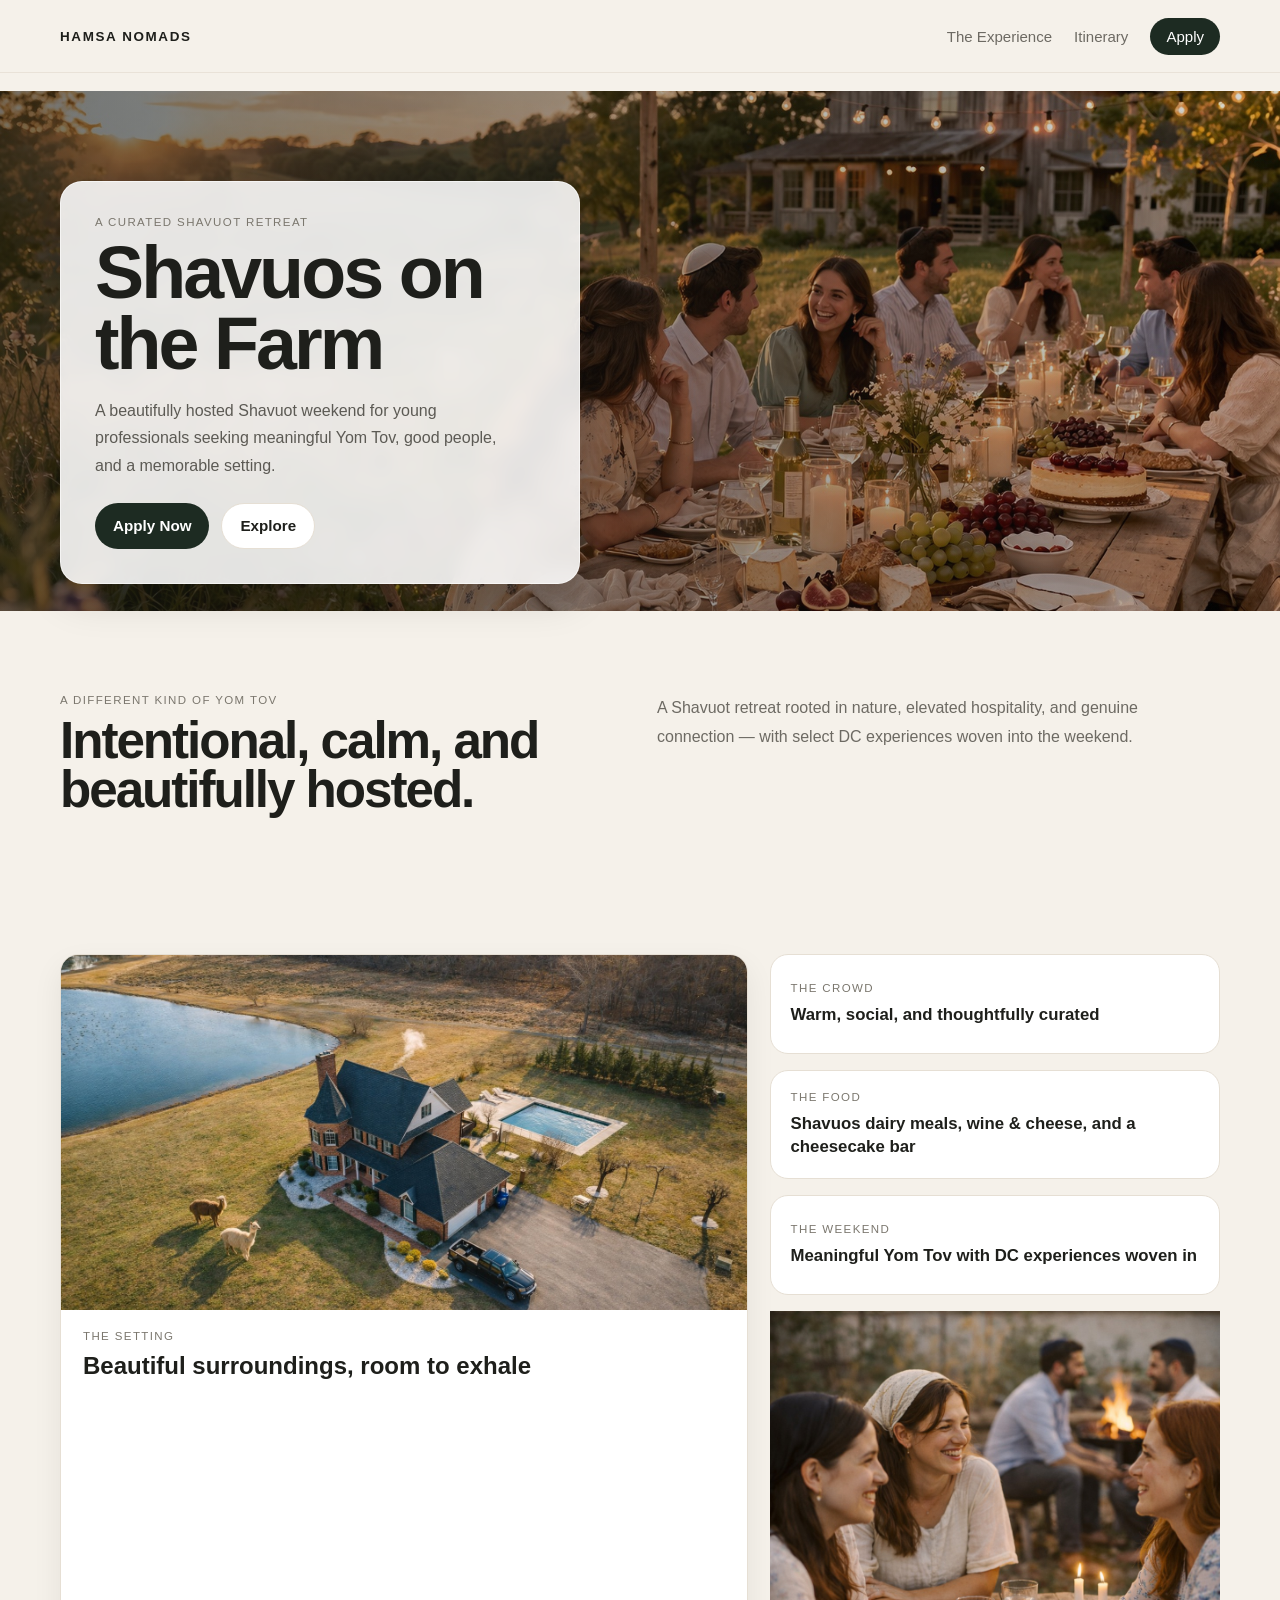
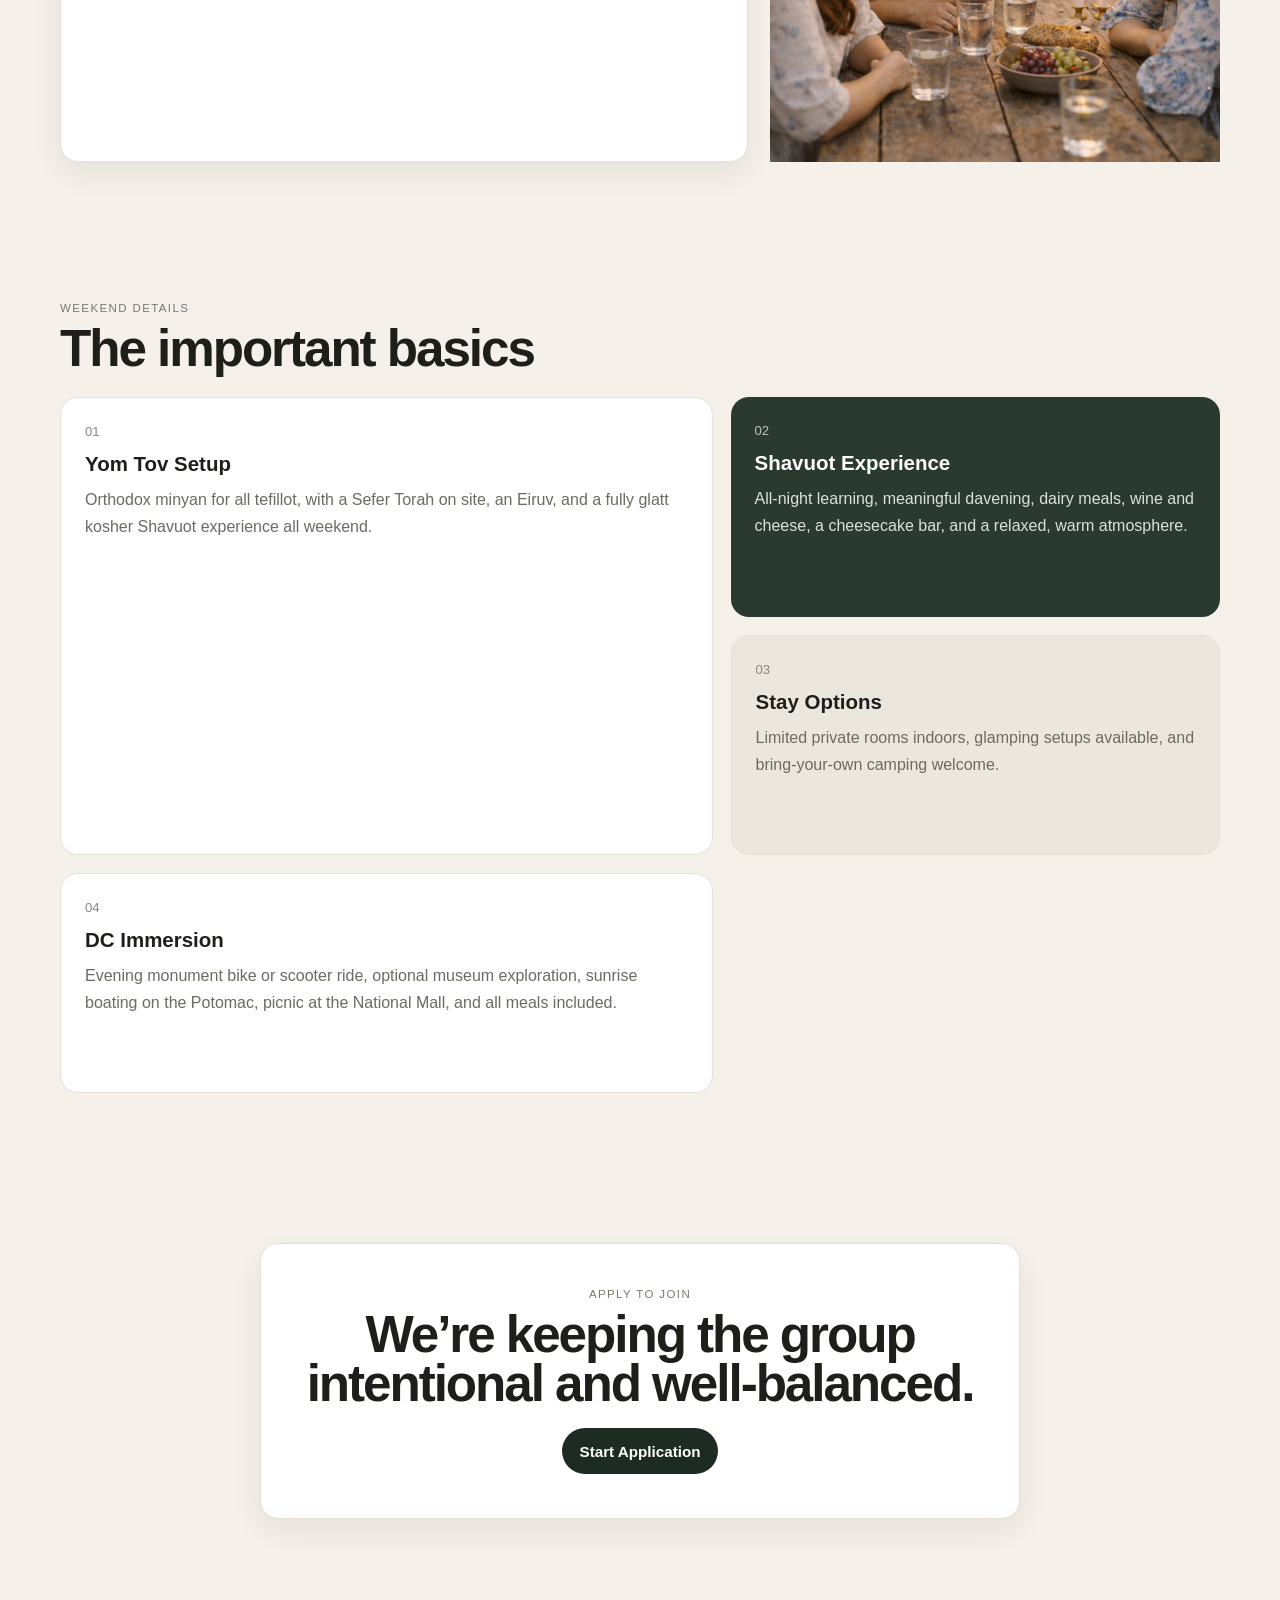
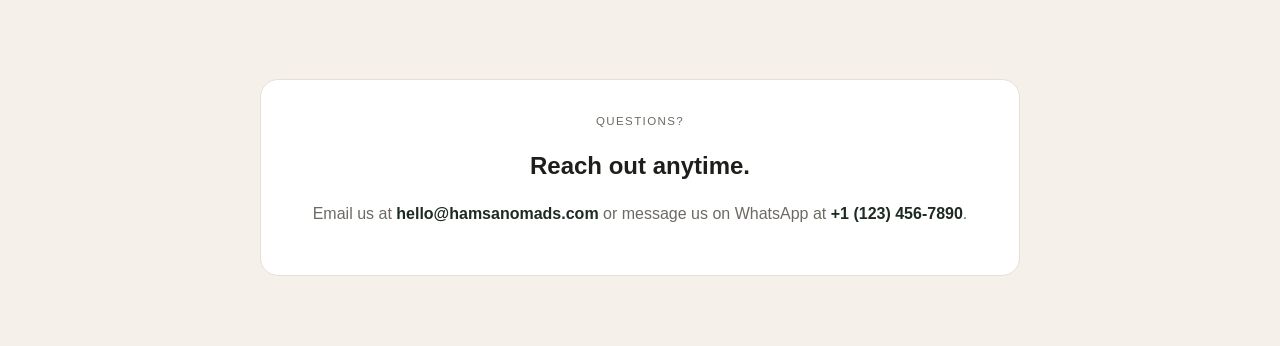
==== commit 9941fddd: "Update index.html" ====
--- a/index.html
+++ b/index.html
@@ -32,8 +32,7 @@
           <p class="eyebrow">A curated Shavuot retreat</p>
           <h1>Shavuos on<br>the Farm</h1>
           <p class="hero-copy">
-            A thoughtful Yom Tov weekend for young professionals seeking warmth,
-            beauty, and real connection.
+            A beautifully hosted Shavuot weekend for young professionals seeking meaningful Yom Tov, good people, and a memorable setting.
           </p>
           <div class="hero-actions">
             <a href="#apply" class="btn btn-dark">Apply Now</a>
@@ -50,8 +49,7 @@
           <h2>Intentional, calm, and beautifully hosted.</h2>
         </div>
         <div class="intro-text">
-          A private Shavuos experience designed around good people, meaningful moments,
-          elegant simplicity, and a setting that lets the whole weekend breathe.
+          A Shavuot retreat rooted in nature, elevated hospitality, and genuine connection — with select DC experiences woven into the weekend.
         </div>
       </div>
     </section>
@@ -67,52 +65,34 @@
         </article>
 
         <div class="feature-side">
-         <article class="feature-small">
-            <p class="card-label">Standards</p>
-            <h4>Glatt kosher, Orthodox minyan, Sefer Torah, and Eiruv</h4>
-          </article>
+         <div class="feature-side">
 
-          <article class="feature-small">
-            <p class="card-label">Atmosphere</p>
-            <h4>A thoughtful, social crowd</h4>
-          </article>
+  <article class="feature-small">
+    <p class="card-label">The Crowd</p>
+    <h4>Warm, social, and thoughtfully curated</h4>
+  </article>
 
-          <article class="feature-small">
-            <p class="card-label">Stays</p>
-            <h4>Limited private rooms, glamping setups, or bring-your-own camping</h4>
-          </article>
+  <article class="feature-small">
+    <p class="card-label">The Food</p>
+    <h4>Shavuos dairy meals, wine & cheese, and a cheesecake bar</h4>
+  </article>
 
-          <article class="feature-small">
-            <p class="card-label">Pace</p>
-            <h4>Space to recharge</h4>
-          </article>
+  <article class="feature-small">
+    <p class="card-label">The Weekend</p>
+    <h4>Meaningful Yom Tov with DC experiences woven in</h4>
+  </article>
+
+  <!-- ADD IMAGE HERE -->
+  <div class="feature-image-small">
+    <img src="images/community.jpg" alt="Retreat community">
+  </div>
+
+</div>
         </div>
       </div>
     </section>
 
-    <section class="section who-section">
-      <div class="container who-grid">
-        <div class="who-copy">
-          <p class="section-label">Who it’s for</p>
-          <h2>For people looking for something real.</h2>
-
-          <div class="who-list">
-  <div>Orthodox minyan with Sefer Torah for all tefillot</div>
-  <div>Glatt kosher meals included all weekend</div>
-  <div>Eiruv available</div>
-  <div>All-night learning on Shavuot night</div>
-  <div>Walks and outdoor activities built into the weekend</div>
-  <div>Limited private rooms indoors</div>
-  <div>Glamping setups available</div>
-  <div>Bring-your-own camping welcome</div>
-</div>
-        </div>
-
-        <div class="who-card">
-          <img src="images/community.jpg" alt="Community card">
-        </div>
-      </div>
-    </section>
+    
 
    <section class="section" id="schedule">
   <div class="container">
--- a/style.css
+++ b/style.css
@@ -446,3 +446,22 @@
     max-width: 250px;
   }
 }
+.contact-box {
+  background: var(--surface);
+  border: 1px solid var(--border);
+  border-radius: var(--radius);
+  padding: 32px 24px;
+  max-width: 760px;
+  margin: 0 auto;
+  text-align: center;
+}
+
+.contact-box p {
+  color: var(--muted);
+  line-height: 1.7;
+}
+
+.contact-box a {
+  color: var(--dark);
+  font-weight: 600;
+}
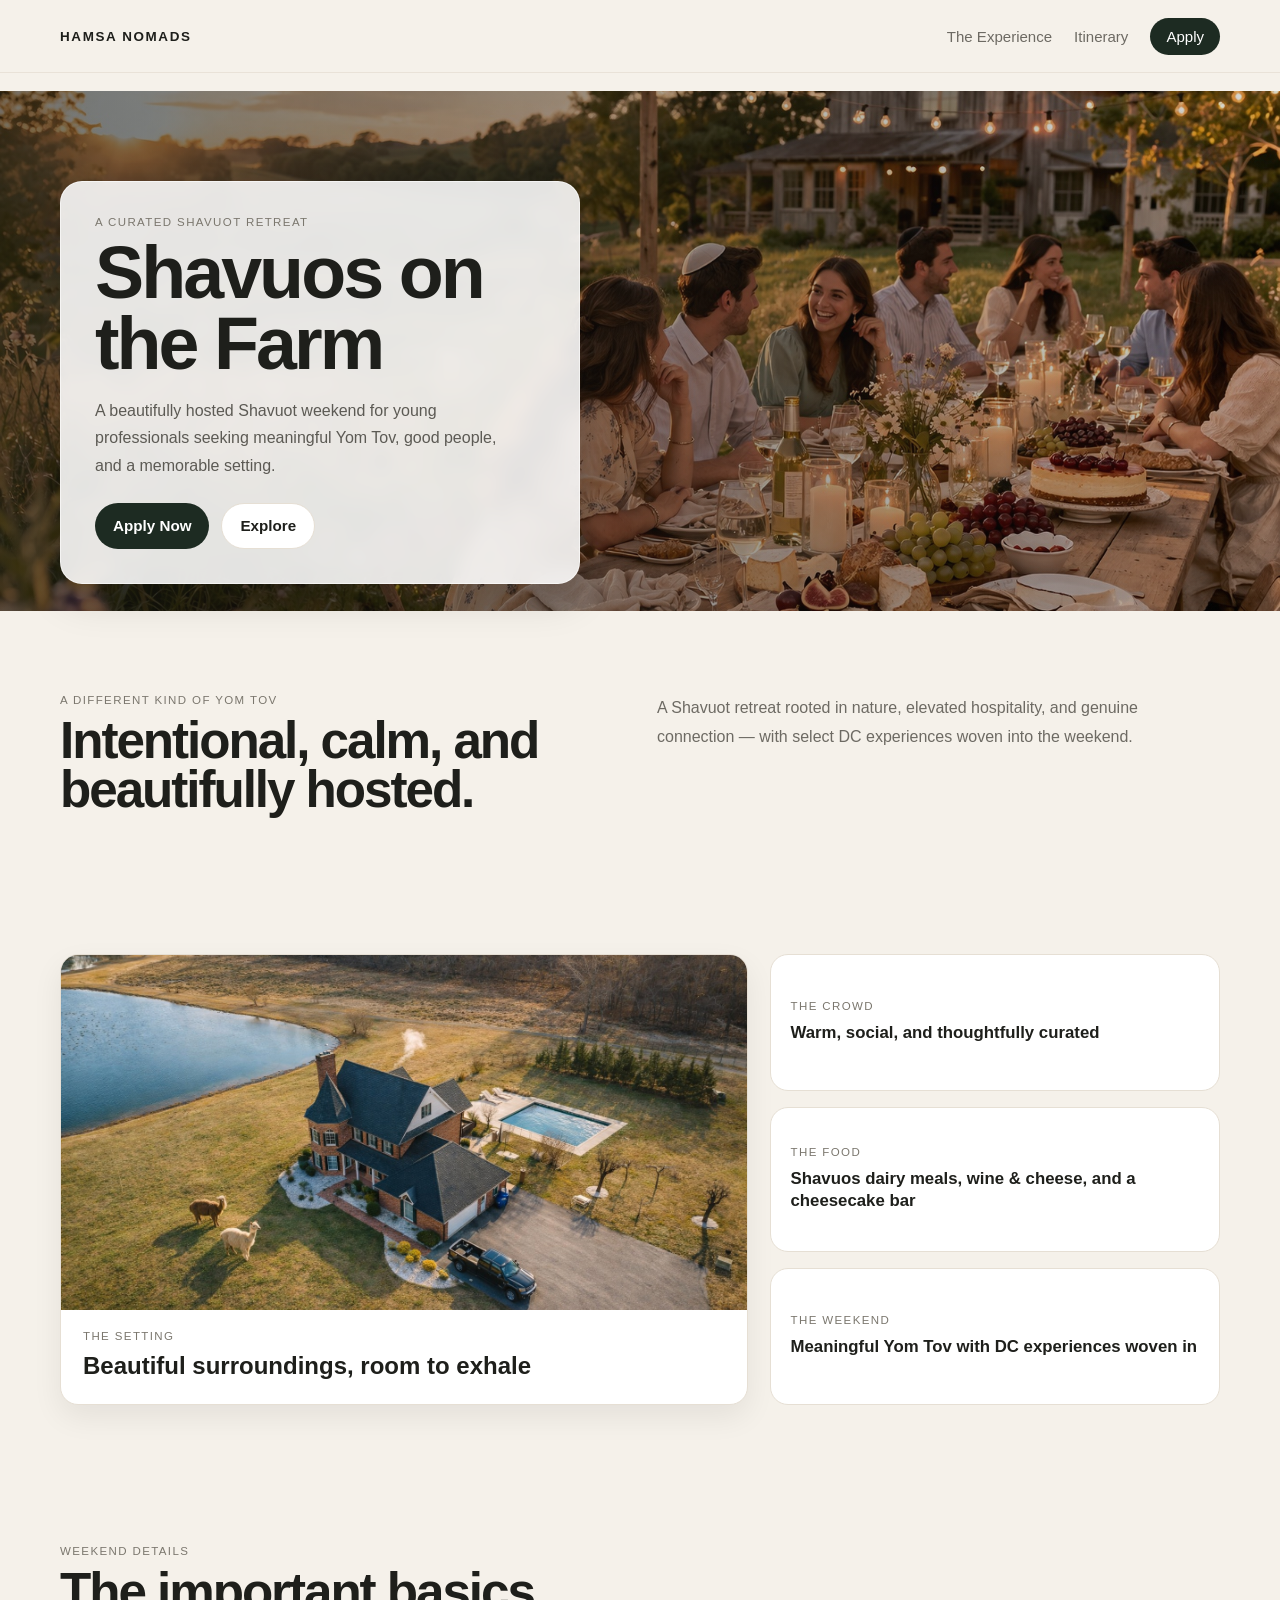
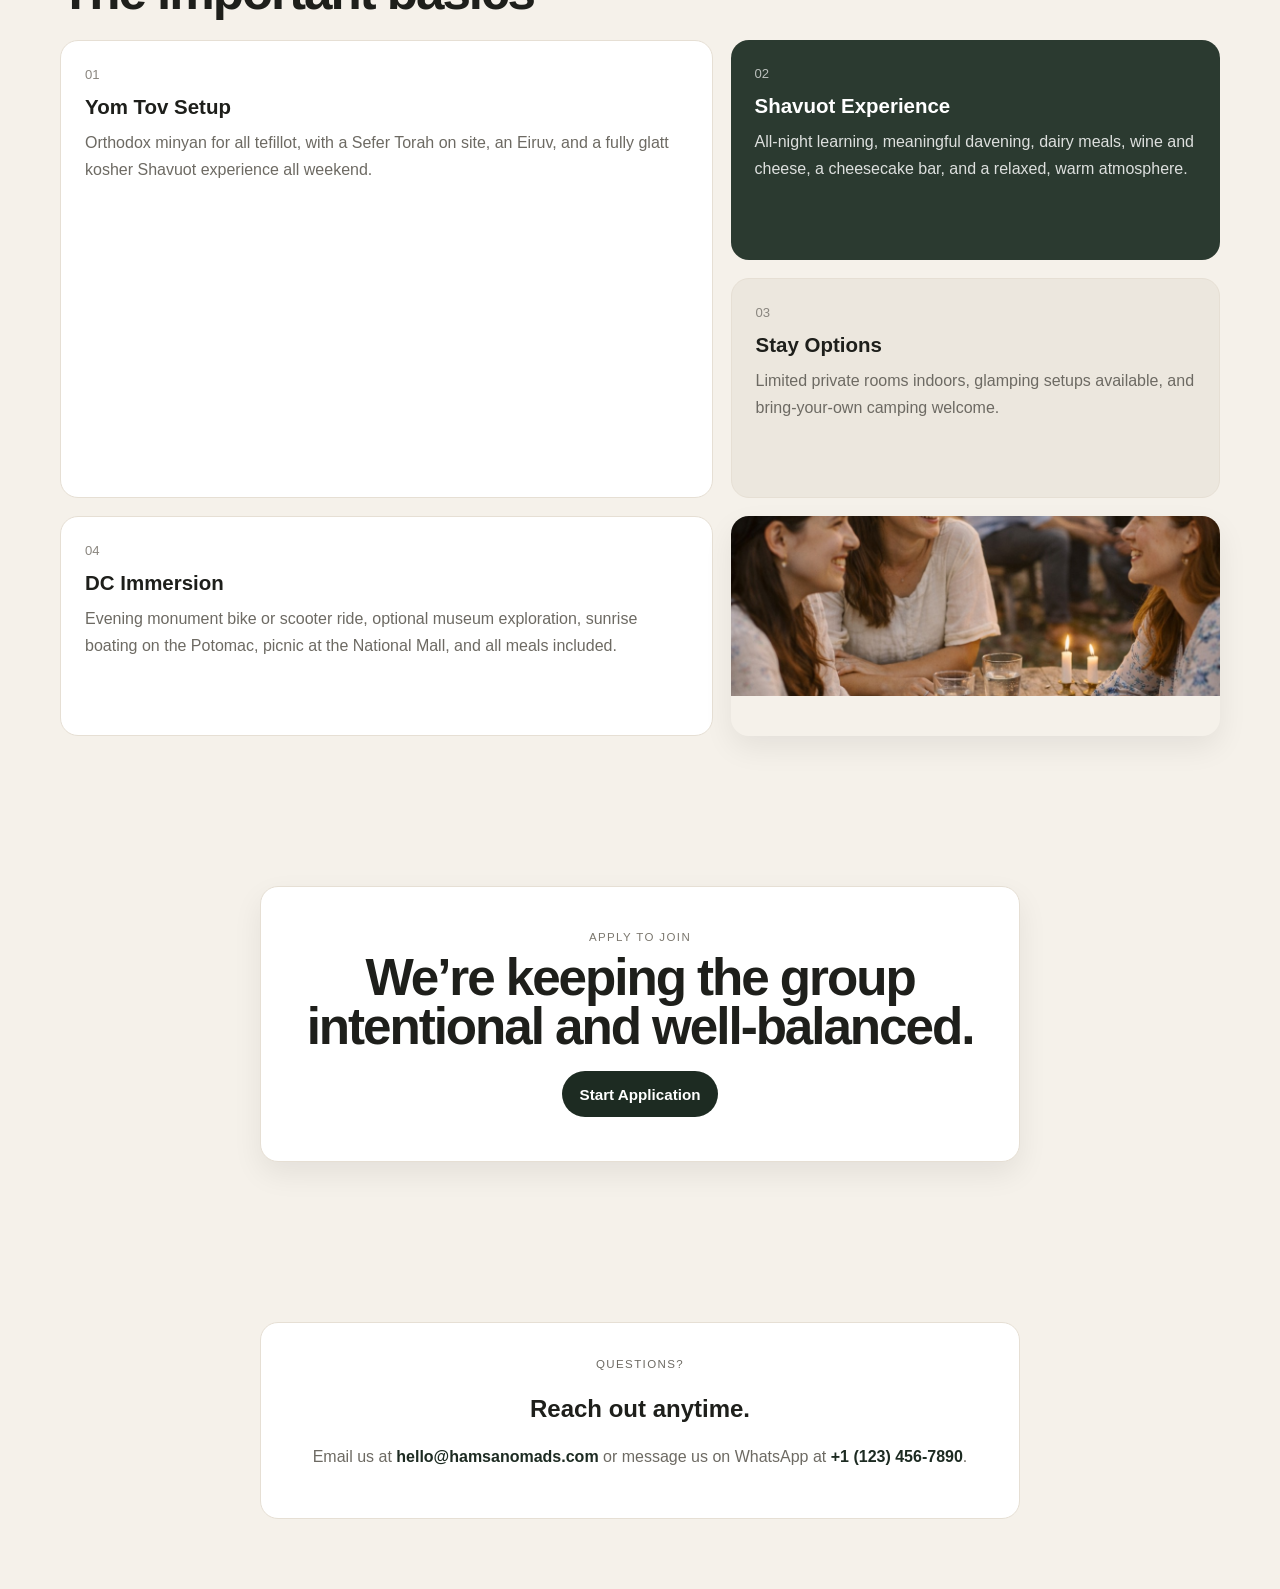
==== commit d7ffe51b: "Update index.html" ====
--- a/index.html
+++ b/index.html
@@ -82,10 +82,7 @@
     <h4>Meaningful Yom Tov with DC experiences woven in</h4>
   </article>
 
-  <!-- ADD IMAGE HERE -->
-  <div class="feature-image-small">
-    <img src="images/community.jpg" alt="Retreat community">
-  </div>
+
 
 </div>
         </div>
@@ -140,6 +137,11 @@
           and all meals included.
         </p>
       </article>
+        <!-- ADD IMAGE HERE -->
+  <div class="feature-image-small">
+    <img src="images/community.jpg" alt="Retreat community">
+  </div>
+      
     </div>
   </div>
 </section>
--- a/style.css
+++ b/style.css
@@ -465,3 +465,13 @@
   color: var(--dark);
   font-weight: 600;
 }
+.feature-image-small {
+  border-radius: var(--radius);
+  overflow: hidden;
+  box-shadow: var(--shadow);
+}
+
+.feature-image-small img {
+  height: 180px;
+  object-fit: cover;
+}
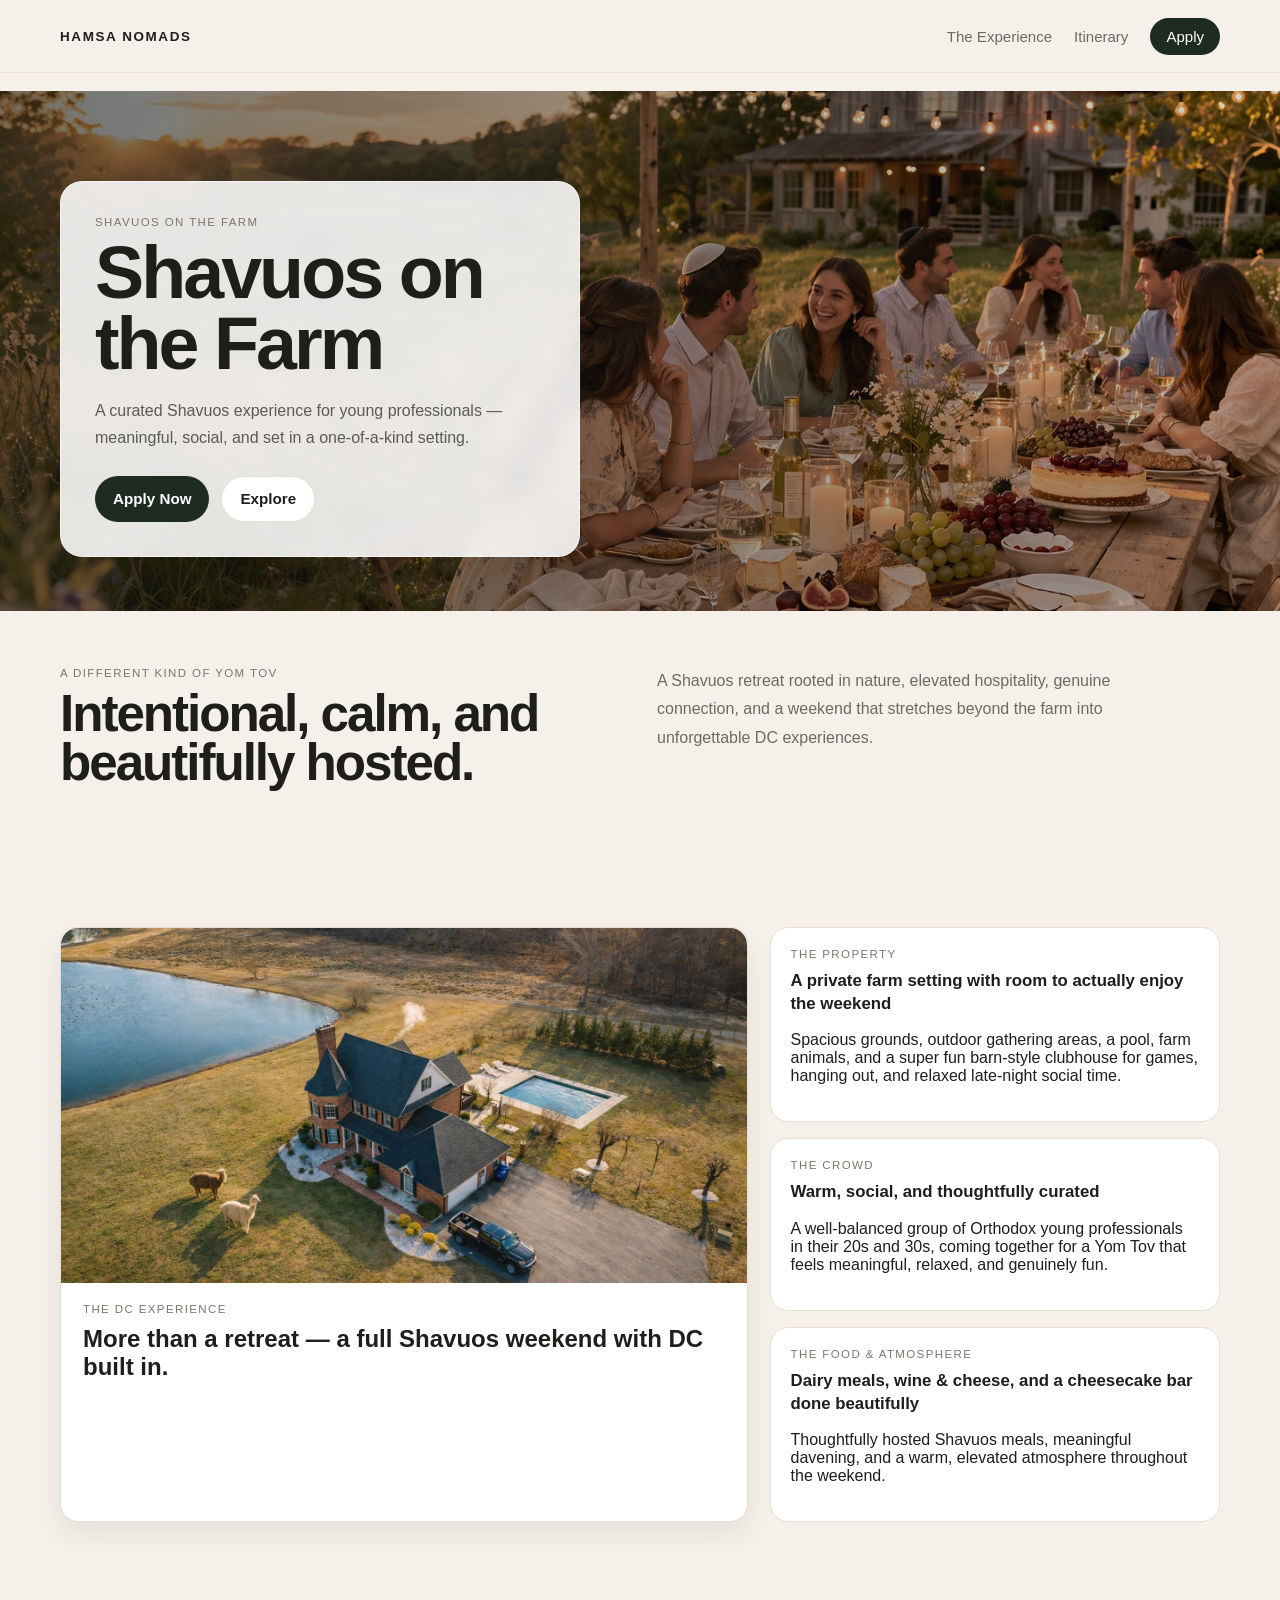
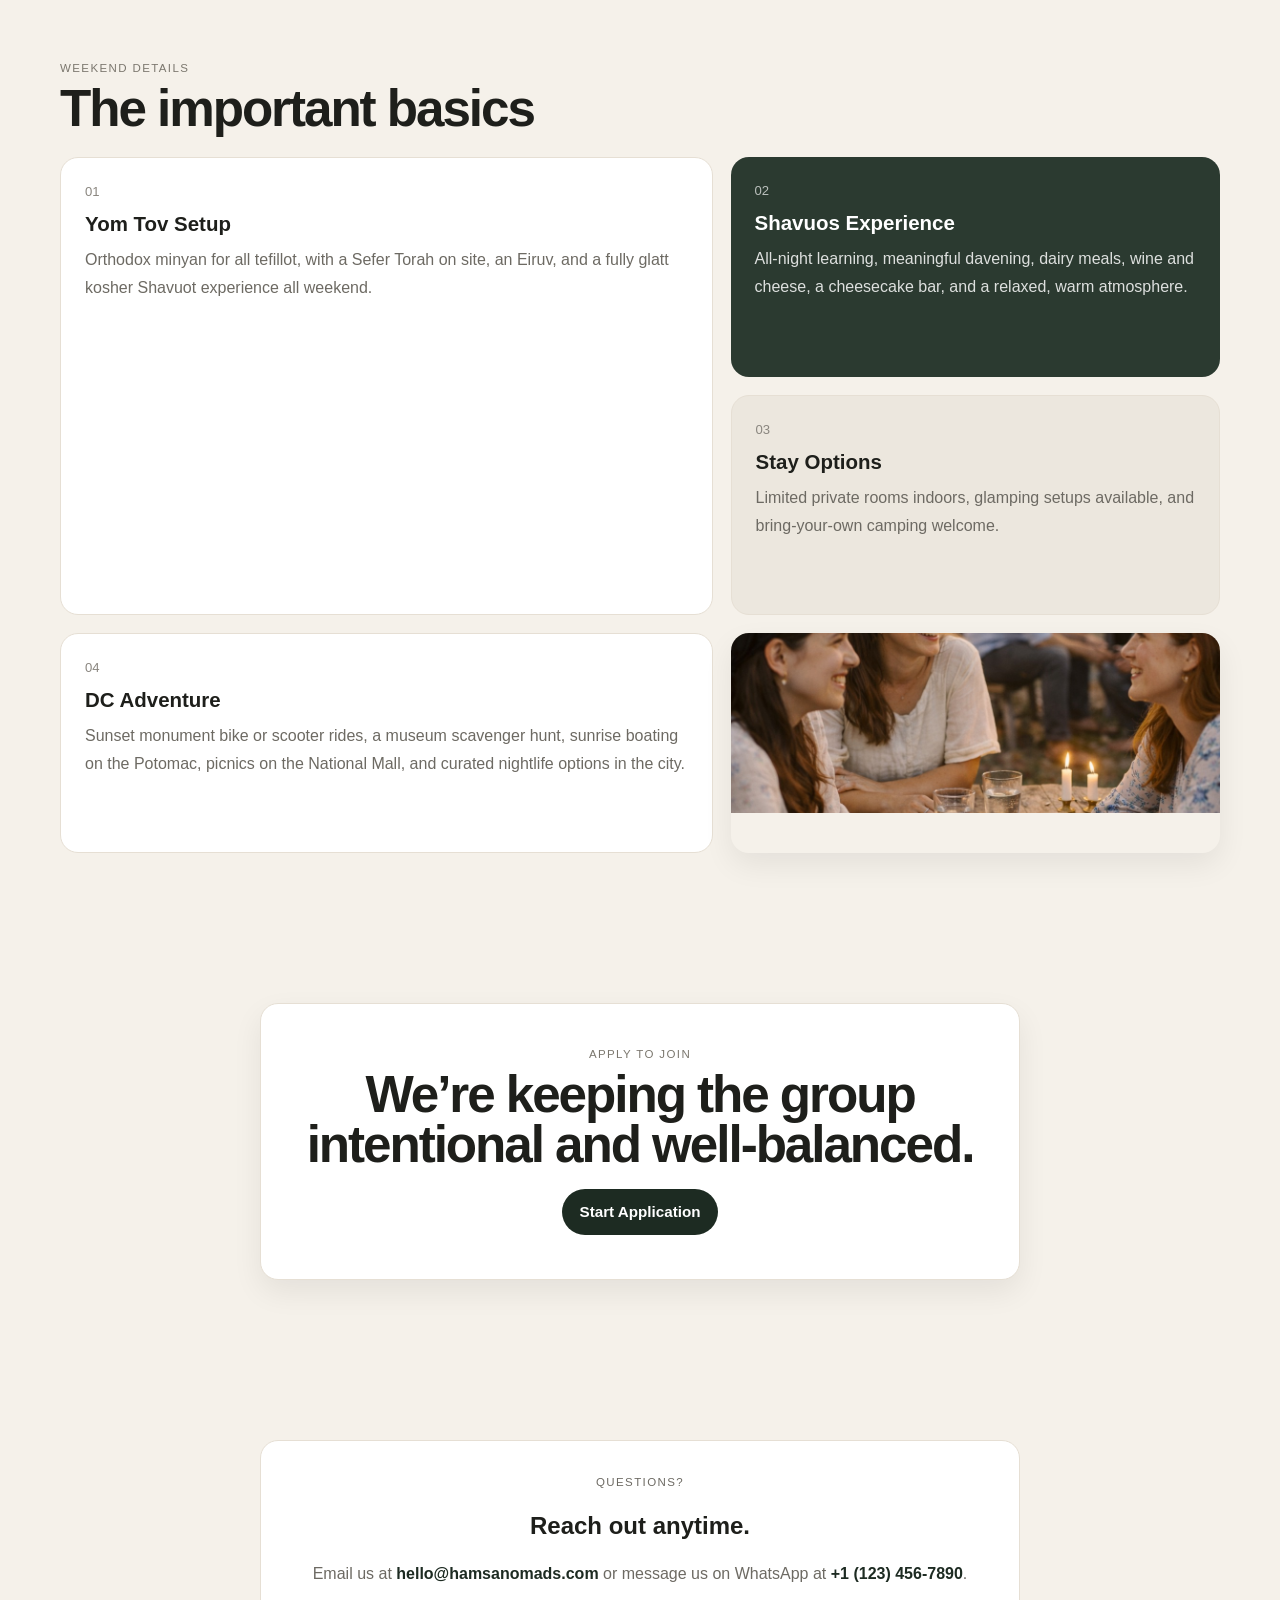
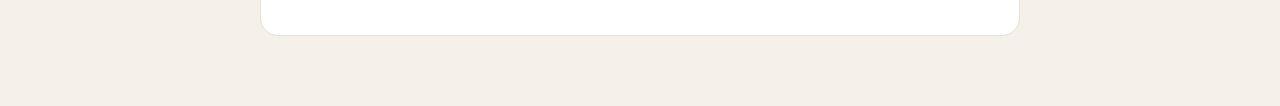
==== commit 0595b34d: "Update index.html" ====
--- a/index.html
+++ b/index.html
@@ -29,10 +29,10 @@
 
       <div class="container hero-inner">
         <div class="hero-card">
-          <p class="eyebrow">A curated Shavuot retreat</p>
+          <p class="eyebrow">Shavuos on the Farm</p>
           <h1>Shavuos on<br>the Farm</h1>
           <p class="hero-copy">
-            A beautifully hosted Shavuot weekend for young professionals seeking meaningful Yom Tov, good people, and a memorable setting.
+            A curated Shavuos experience for young professionals — meaningful, social, and set in a one-of-a-kind setting.
           </p>
           <div class="hero-actions">
             <a href="#apply" class="btn btn-dark">Apply Now</a>
@@ -49,7 +49,7 @@
           <h2>Intentional, calm, and beautifully hosted.</h2>
         </div>
         <div class="intro-text">
-          A Shavuot retreat rooted in nature, elevated hospitality, and genuine connection — with select DC experiences woven into the weekend.
+          A Shavuos retreat rooted in nature, elevated hospitality, genuine connection, and a weekend that stretches beyond the farm into unforgettable DC experiences.
         </div>
       </div>
     </section>
@@ -57,95 +57,98 @@
     <section class="section" id="experience">
       <div class="container experience-grid">
         <article class="feature-large">
-          <img src="images/farmhouse.jpg" alt="Farm retreat location">
+          <img src="images/farmhouse.jpg" alt="Washington DC experience">
           <div class="feature-large-content">
-            <p class="card-label">The Setting</p>
-            <h3>Beautiful surroundings, room to exhale</h3>
+            <p class="card-label">The DC Experience</p>
+            <h3>More than a retreat — a full Shavuos weekend with DC built in.</h3>
           </div>
         </article>
 
         <div class="feature-side">
-         <div class="feature-side">
+          <article class="feature-small">
+            <p class="card-label">The Property</p>
+            <h4>A private farm setting with room to actually enjoy the weekend</h4>
+            <p>
+              Spacious grounds, outdoor gathering areas, a pool, farm animals,
+              and a super fun barn-style clubhouse for games, hanging out, and
+              relaxed late-night social time.
+            </p>
+          </article>
 
-  <article class="feature-small">
-    <p class="card-label">The Crowd</p>
-    <h4>Warm, social, and thoughtfully curated</h4>
-  </article>
+          <article class="feature-small">
+            <p class="card-label">The Crowd</p>
+            <h4>Warm, social, and thoughtfully curated</h4>
+            <p>
+              A well-balanced group of Orthodox young professionals in their 20s and 30s,
+              coming together for a Yom Tov that feels meaningful, relaxed, and genuinely fun.
+            </p>
+          </article>
 
-  <article class="feature-small">
-    <p class="card-label">The Food</p>
-    <h4>Shavuos dairy meals, wine & cheese, and a cheesecake bar</h4>
-  </article>
-
-  <article class="feature-small">
-    <p class="card-label">The Weekend</p>
-    <h4>Meaningful Yom Tov with DC experiences woven in</h4>
-  </article>
-
-
-
-</div>
+          <article class="feature-small">
+            <p class="card-label">The Food & Atmosphere</p>
+            <h4>Dairy meals, wine & cheese, and a cheesecake bar done beautifully</h4>
+            <p>
+              Thoughtfully hosted Shavuos meals, meaningful davening,
+              and a warm, elevated atmosphere throughout the weekend.
+            </p>
+          </article>
         </div>
       </div>
     </section>
 
-    
+    <section class="section" id="schedule">
+      <div class="container">
+        <div class="section-top">
+          <div>
+            <p class="section-label">Weekend Details</p>
+            <h2>The important basics</h2>
+          </div>
+        </div>
 
-   <section class="section" id="schedule">
-  <div class="container">
-    <div class="section-top">
-      <div>
-        <p class="section-label">Weekend Details</p>
-        <h2>The important basics</h2>
+        <div class="schedule-grid">
+          <article class="schedule-card large">
+            <span class="number">01</span>
+            <h3>Yom Tov Setup</h3>
+            <p>
+              Orthodox minyan for all tefillot, with a Sefer Torah on site, an Eiruv,
+              and a fully glatt kosher Shavuot experience all weekend.
+            </p>
+          </article>
+
+          <article class="schedule-card dark">
+            <span class="number">02</span>
+            <h3>Shavuos Experience</h3>
+            <p>
+              All-night learning, meaningful davening, dairy meals, wine and cheese,
+              a cheesecake bar, and a relaxed, warm atmosphere.
+            </p>
+          </article>
+
+          <article class="schedule-card light">
+            <span class="number">03</span>
+            <h3>Stay Options</h3>
+            <p>
+              Limited private rooms indoors, glamping setups available,
+              and bring-your-own camping welcome.
+            </p>
+          </article>
+
+          <article class="schedule-card">
+            <span class="number">04</span>
+            <h3>DC Adventure</h3>
+            <p>
+              Sunset monument bike or scooter rides, a museum scavenger hunt,
+              sunrise boating on the Potomac, picnics on the National Mall,
+              and curated nightlife options in the city.
+            </p>
+          </article>
+
+          <div class="feature-image-small">
+            <img src="images/community.jpg" alt="Retreat community">
+          </div>
+        </div>
       </div>
-    </div>
-
-    <div class="schedule-grid">
-      <article class="schedule-card large">
-        <span class="number">01</span>
-        <h3>Yom Tov Setup</h3>
-        <p>
-          Orthodox minyan for all tefillot, with a Sefer Torah on site, an Eiruv,
-          and a fully glatt kosher Shavuot experience all weekend.
-        </p>
-      </article>
-
-      <article class="schedule-card dark">
-        <span class="number">02</span>
-        <h3>Shavuot Experience</h3>
-        <p>
-          All-night learning, meaningful davening, dairy meals, wine and cheese,
-          a cheesecake bar, and a relaxed, warm atmosphere.
-        </p>
-      </article>
-
-      <article class="schedule-card light">
-        <span class="number">03</span>
-        <h3>Stay Options</h3>
-        <p>
-          Limited private rooms indoors, glamping setups available,
-          and bring-your-own camping welcome.
-        </p>
-      </article>
-
-      <article class="schedule-card">
-        <span class="number">04</span>
-        <h3>DC Immersion</h3>
-        <p>
-          Evening monument bike or scooter ride, optional museum exploration,
-          sunrise boating on the Potomac, picnic at the National Mall,
-          and all meals included.
-        </p>
-      </article>
-        <!-- ADD IMAGE HERE -->
-  <div class="feature-image-small">
-    <img src="images/community.jpg" alt="Retreat community">
-  </div>
-      
-    </div>
-  </div>
-</section>
-    
+    </section>
 
     <section class="section apply-section" id="apply">
       <div class="container">
@@ -158,20 +161,20 @@
     </section>
 
     <section class="section contact-section">
-  <div class="container">
-    <div class="contact-box">
-      <p class="section-label">Questions?</p>
-      <h2>Reach out anytime.</h2>
-      <p>
-        Email us at
-        <a href="mailto:hello@hamsanomads.com">hello@hamsanomads.com</a>
-        or message us on WhatsApp at
-        <a href="https://wa.me/11234567890" target="_blank">+1 (123) 456-7890</a>.
-      </p>
-    </div>
-  </div>
-</section>
-    
+      <div class="container">
+        <div class="contact-box">
+          <p class="section-label">Questions?</p>
+          <h2>Reach out anytime.</h2>
+          <p>
+            Email us at
+            <a href="mailto:hello@hamsanomads.com">hello@hamsanomads.com</a>
+            or message us on WhatsApp at
+            <a href="https://wa.me/11234567890" target="_blank">+1 (123) 456-7890</a>.
+          </p>
+        </div>
+      </div>
+    </section>
+
   </main>
 
 </body>
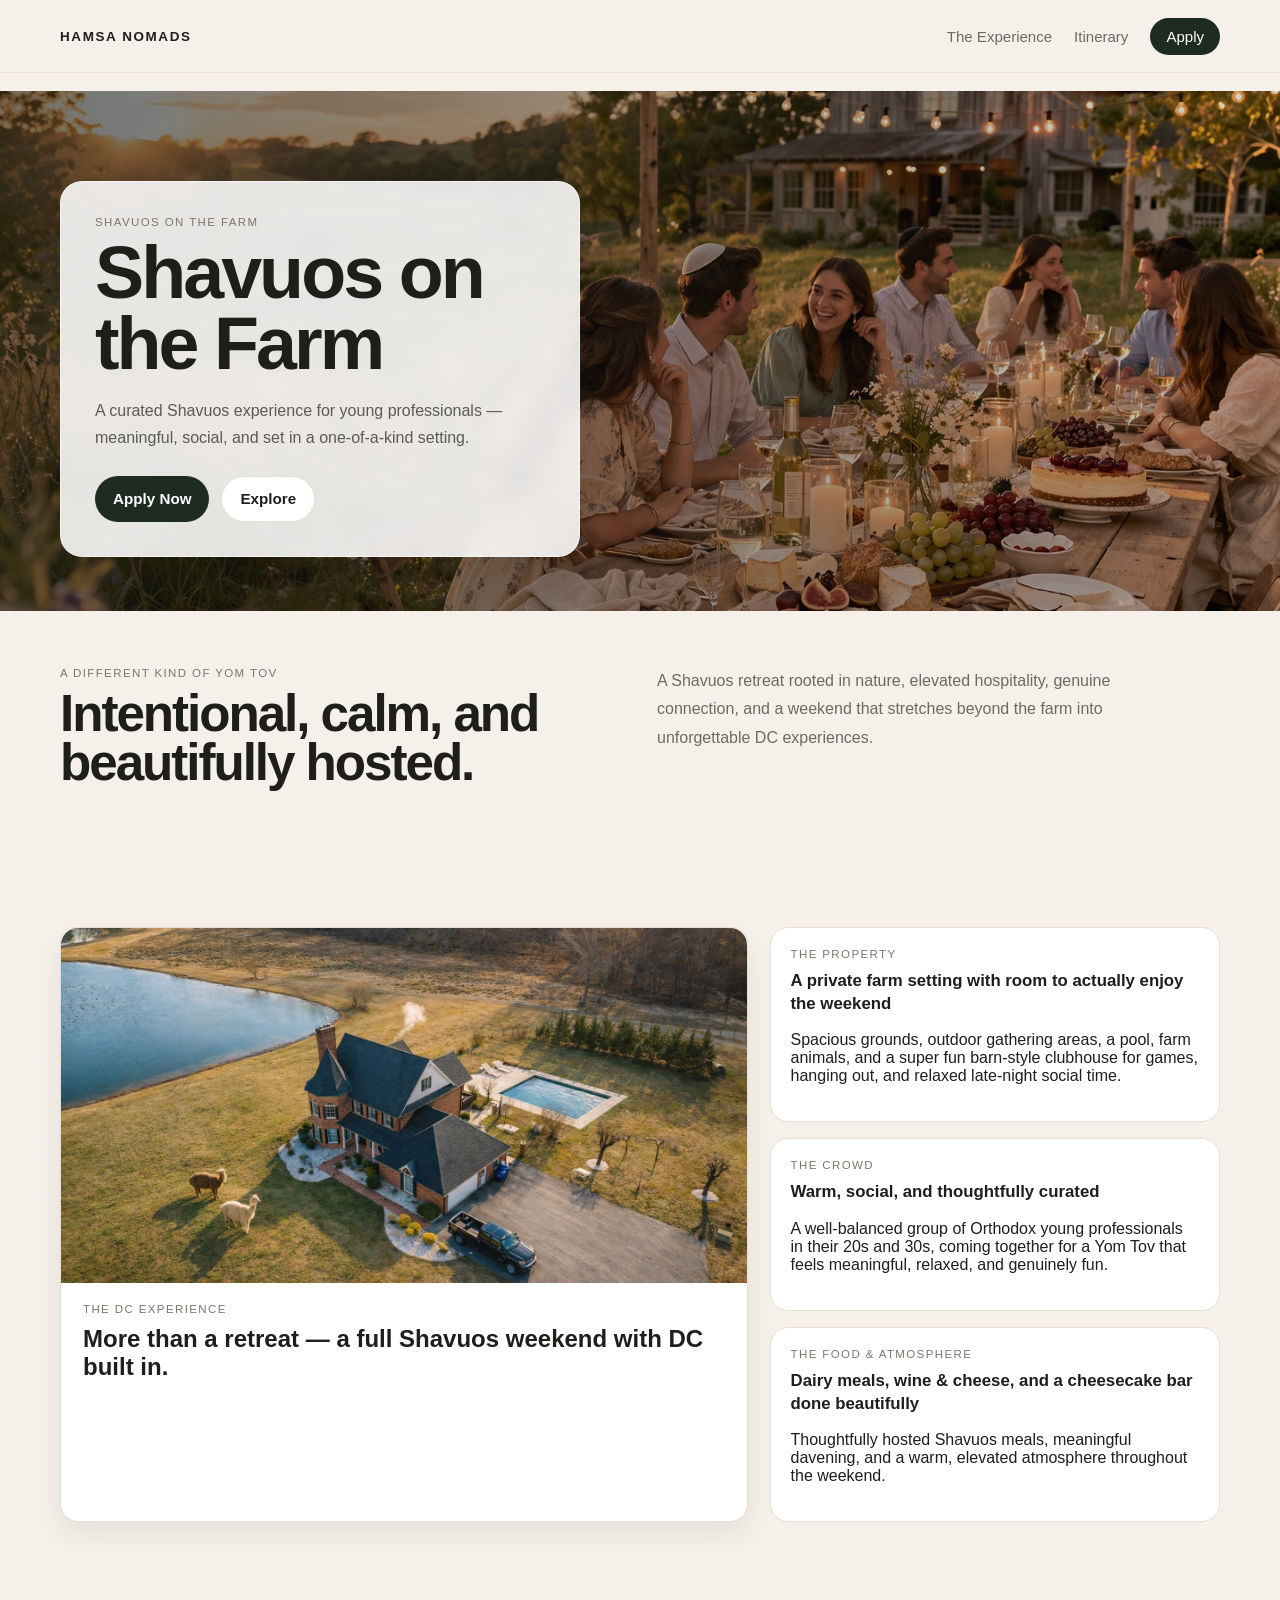
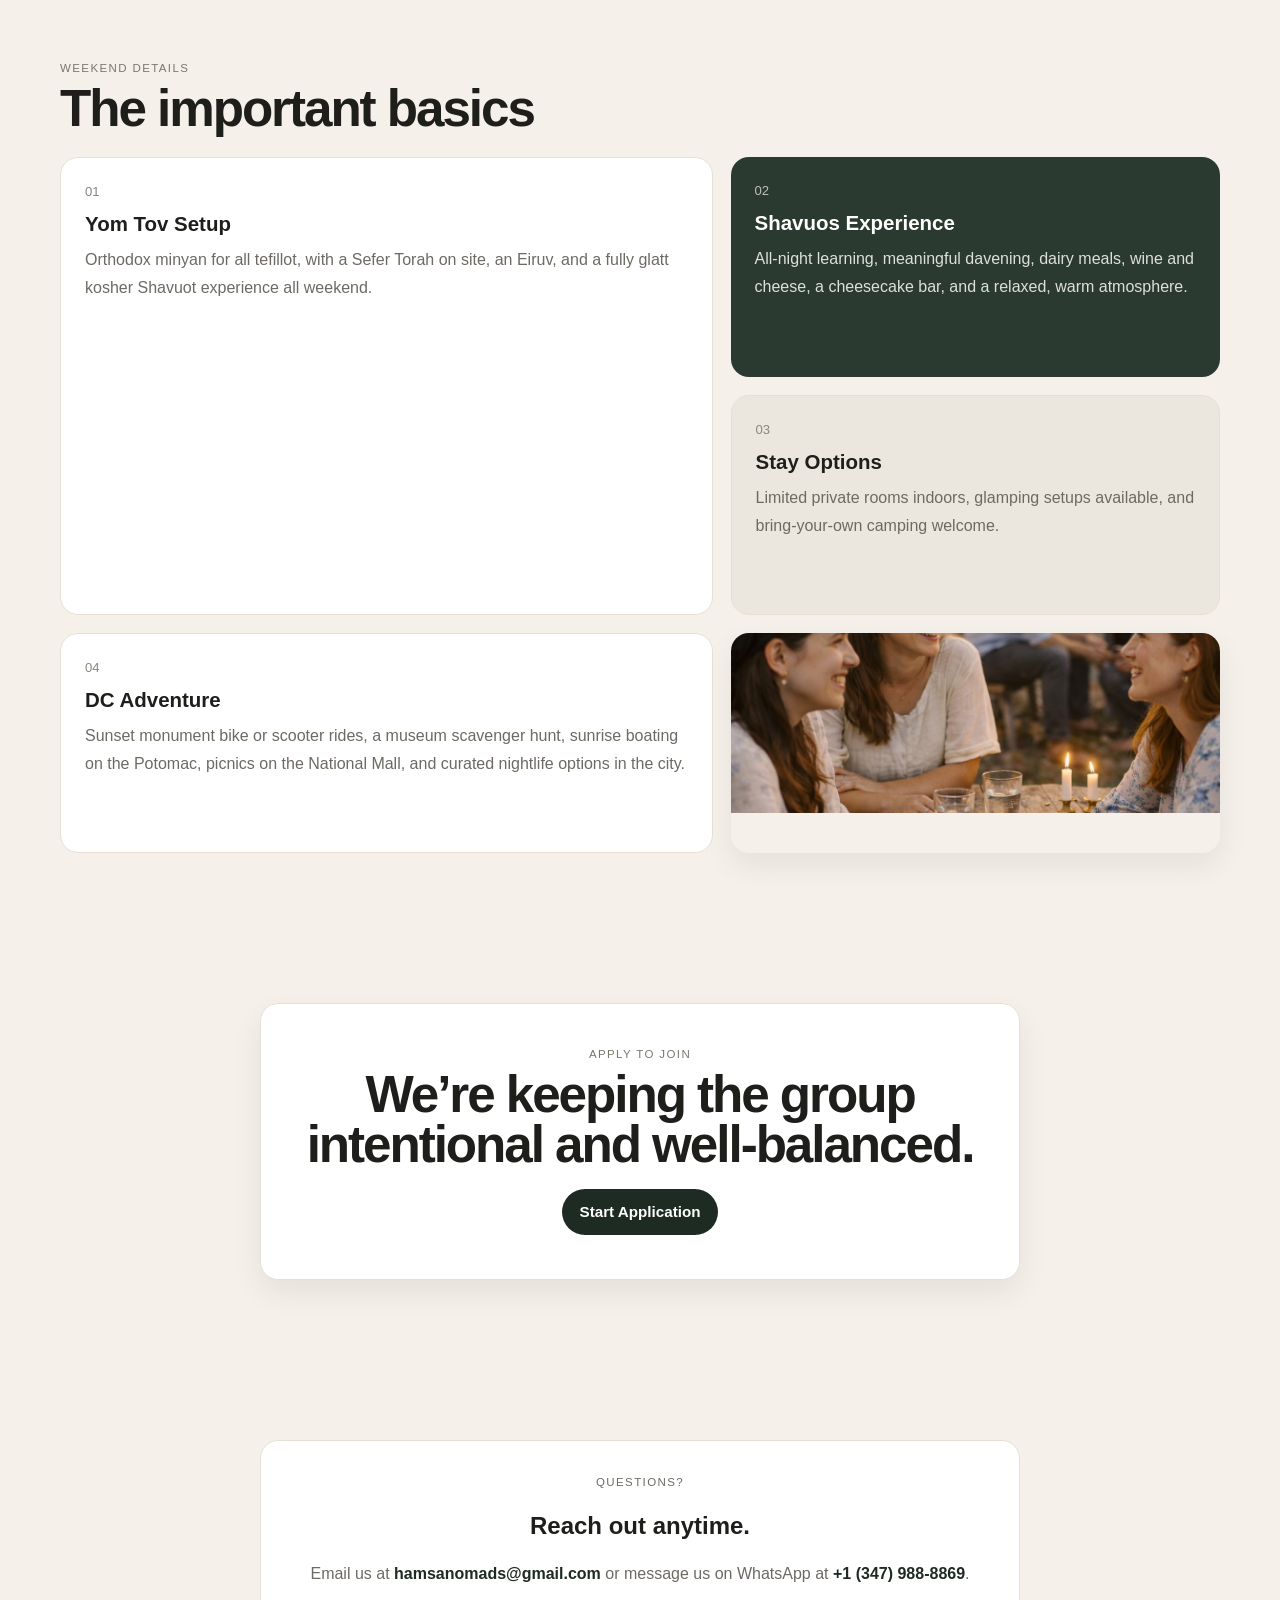
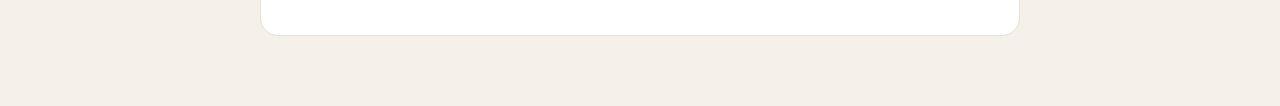
==== commit 322cebf0: "Update index.html" ====
--- a/index.html
+++ b/index.html
@@ -167,9 +167,9 @@
           <h2>Reach out anytime.</h2>
           <p>
             Email us at
-            <a href="mailto:hello@hamsanomads.com">hello@hamsanomads.com</a>
+            <a href="mailto:hamsanomads@gmail.com">hamsanomads@gmail.com</a>
             or message us on WhatsApp at
-            <a href="https://wa.me/11234567890" target="_blank">+1 (123) 456-7890</a>.
+            <a href="https://wa.me/13479888869" target="_blank">+1 (347) 988-8869</a>.
           </p>
         </div>
       </div>
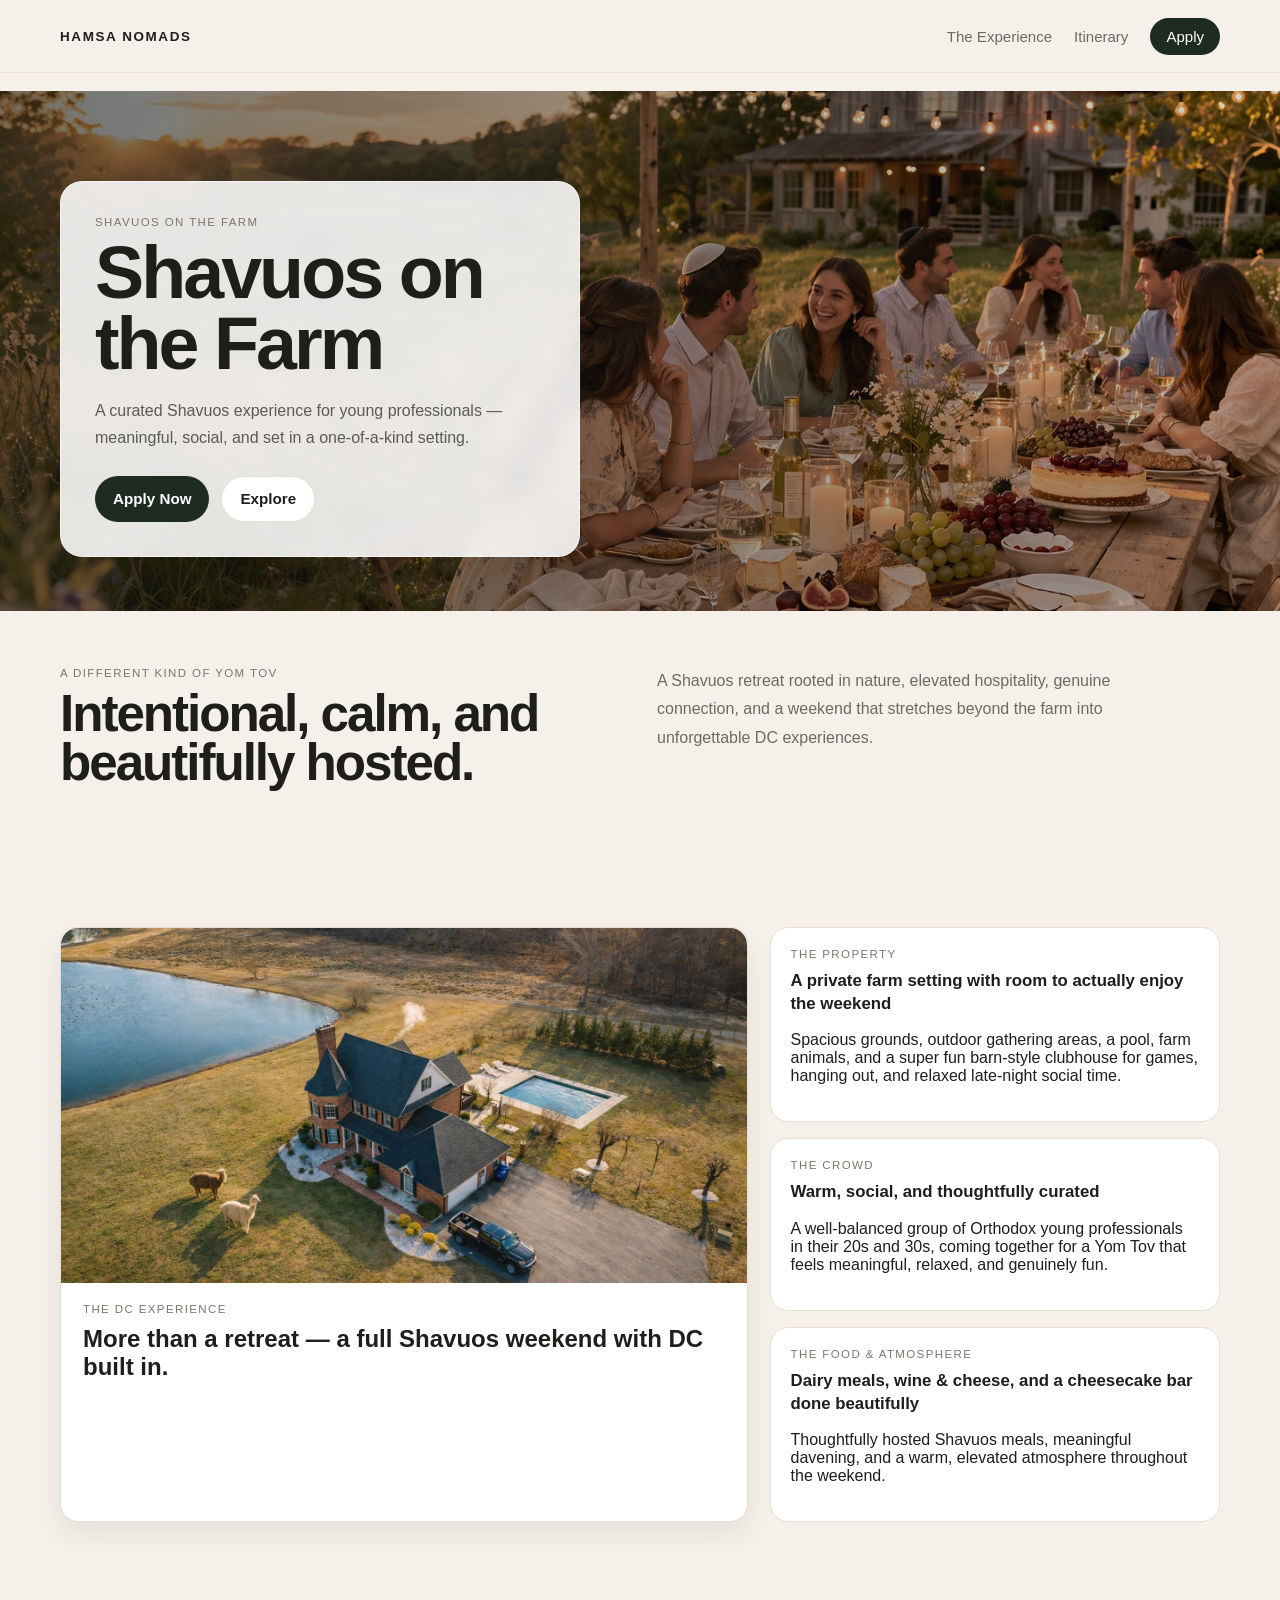
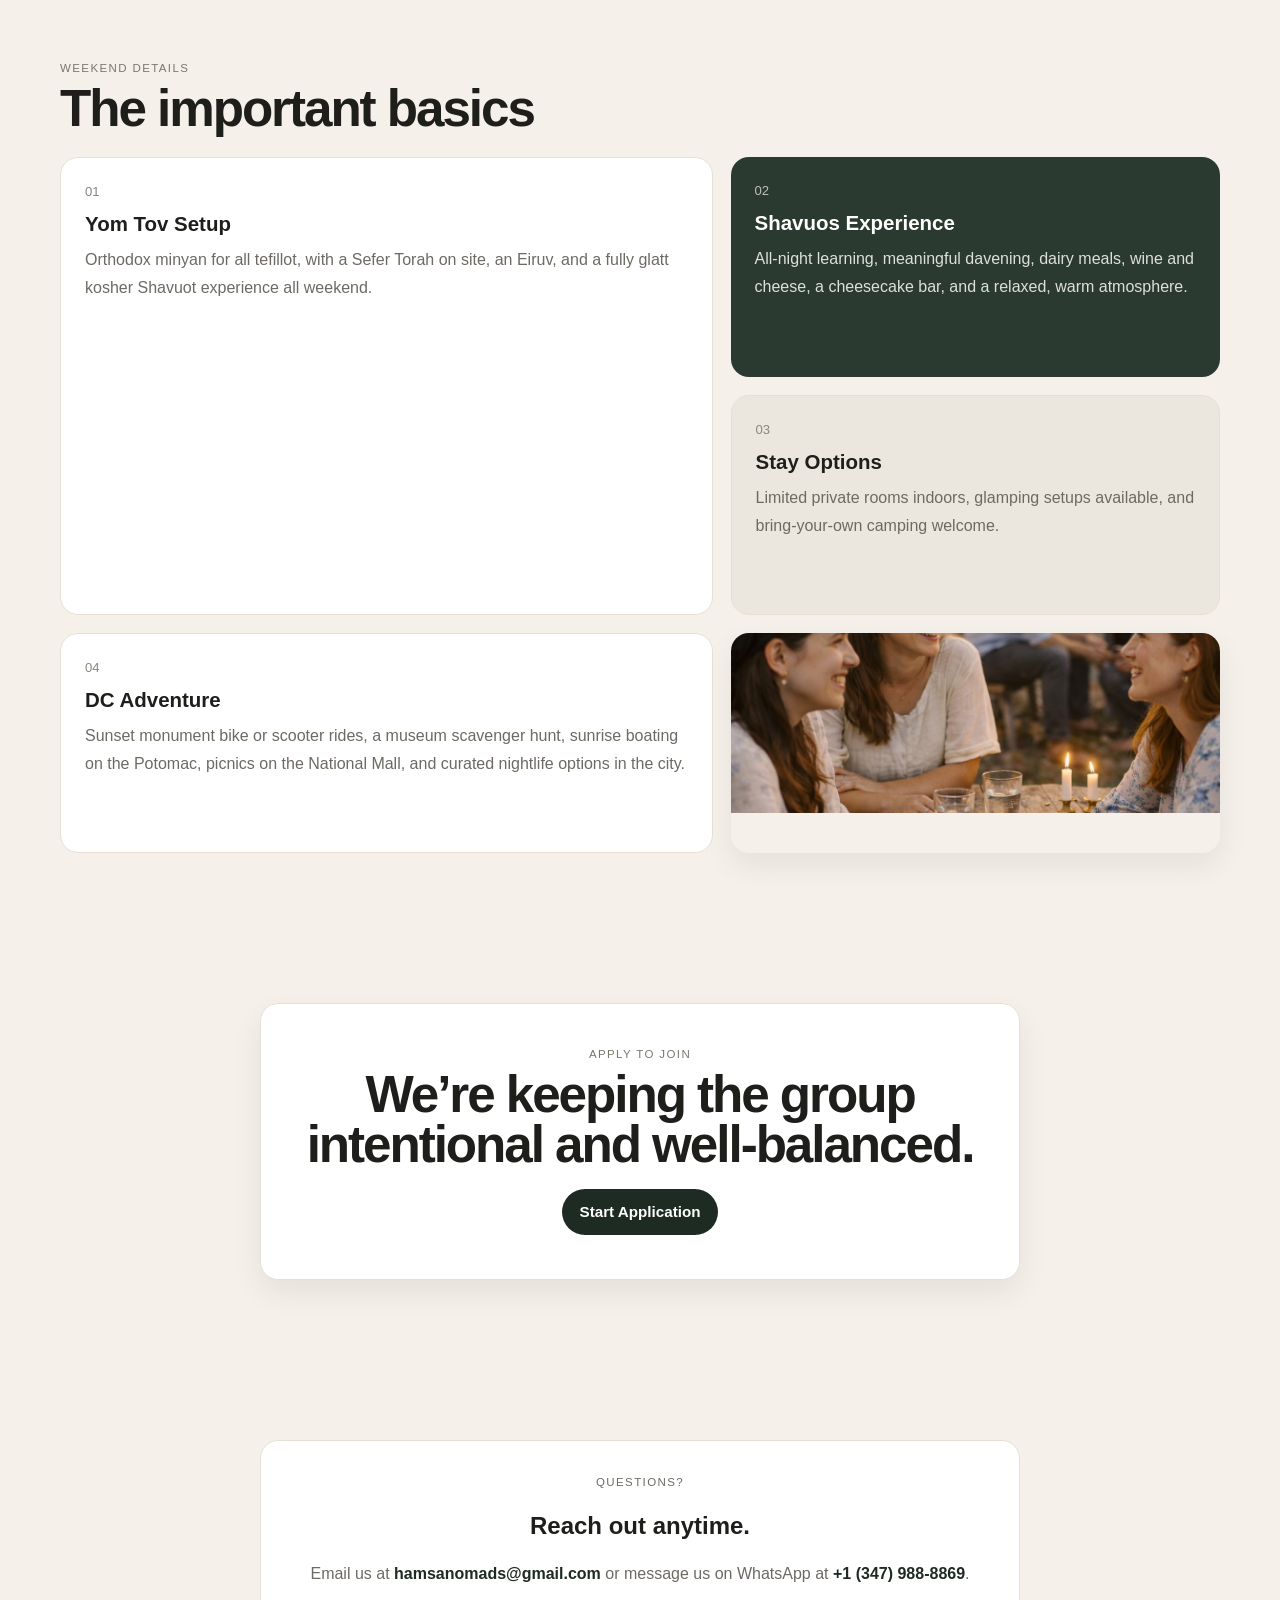
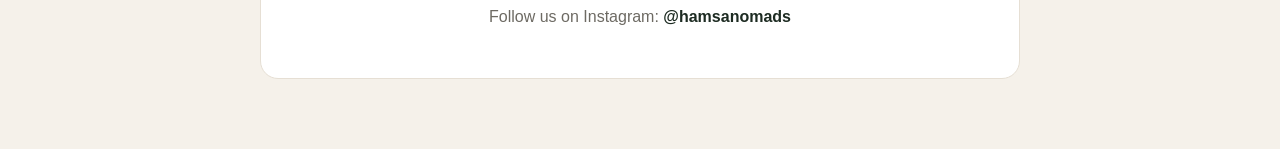
==== commit a6966fa5: "Update index.html" ====
--- a/index.html
+++ b/index.html
@@ -161,19 +161,23 @@
     </section>
 
     <section class="section contact-section">
-      <div class="container">
-        <div class="contact-box">
-          <p class="section-label">Questions?</p>
-          <h2>Reach out anytime.</h2>
-          <p>
-            Email us at
-            <a href="mailto:hamsanomads@gmail.com">hamsanomads@gmail.com</a>
-            or message us on WhatsApp at
-            <a href="https://wa.me/13479888869" target="_blank">+1 (347) 988-8869</a>.
-          </p>
-        </div>
-      </div>
-    </section>
+  <div class="container">
+    <div class="contact-box">
+      <p class="section-label">Questions?</p>
+      <h2>Reach out anytime.</h2>
+      <p>
+        Email us at
+        <a href="mailto:hamsanomads@gmail.com">hamsanomads@gmail.com</a>
+        or message us on WhatsApp at
+        <a href="https://wa.me/13479888869" target="_blank">+1 (347) 988-8869</a>.
+      </p>
+      <p class="contact-social">
+        Follow us on Instagram:
+        <a href="https://instagram.com/hamsanomads" target="_blank" rel="noopener noreferrer">@hamsanomads</a>
+      </p>
+    </div>
+  </div>
+</section>
 
   </main>
 
